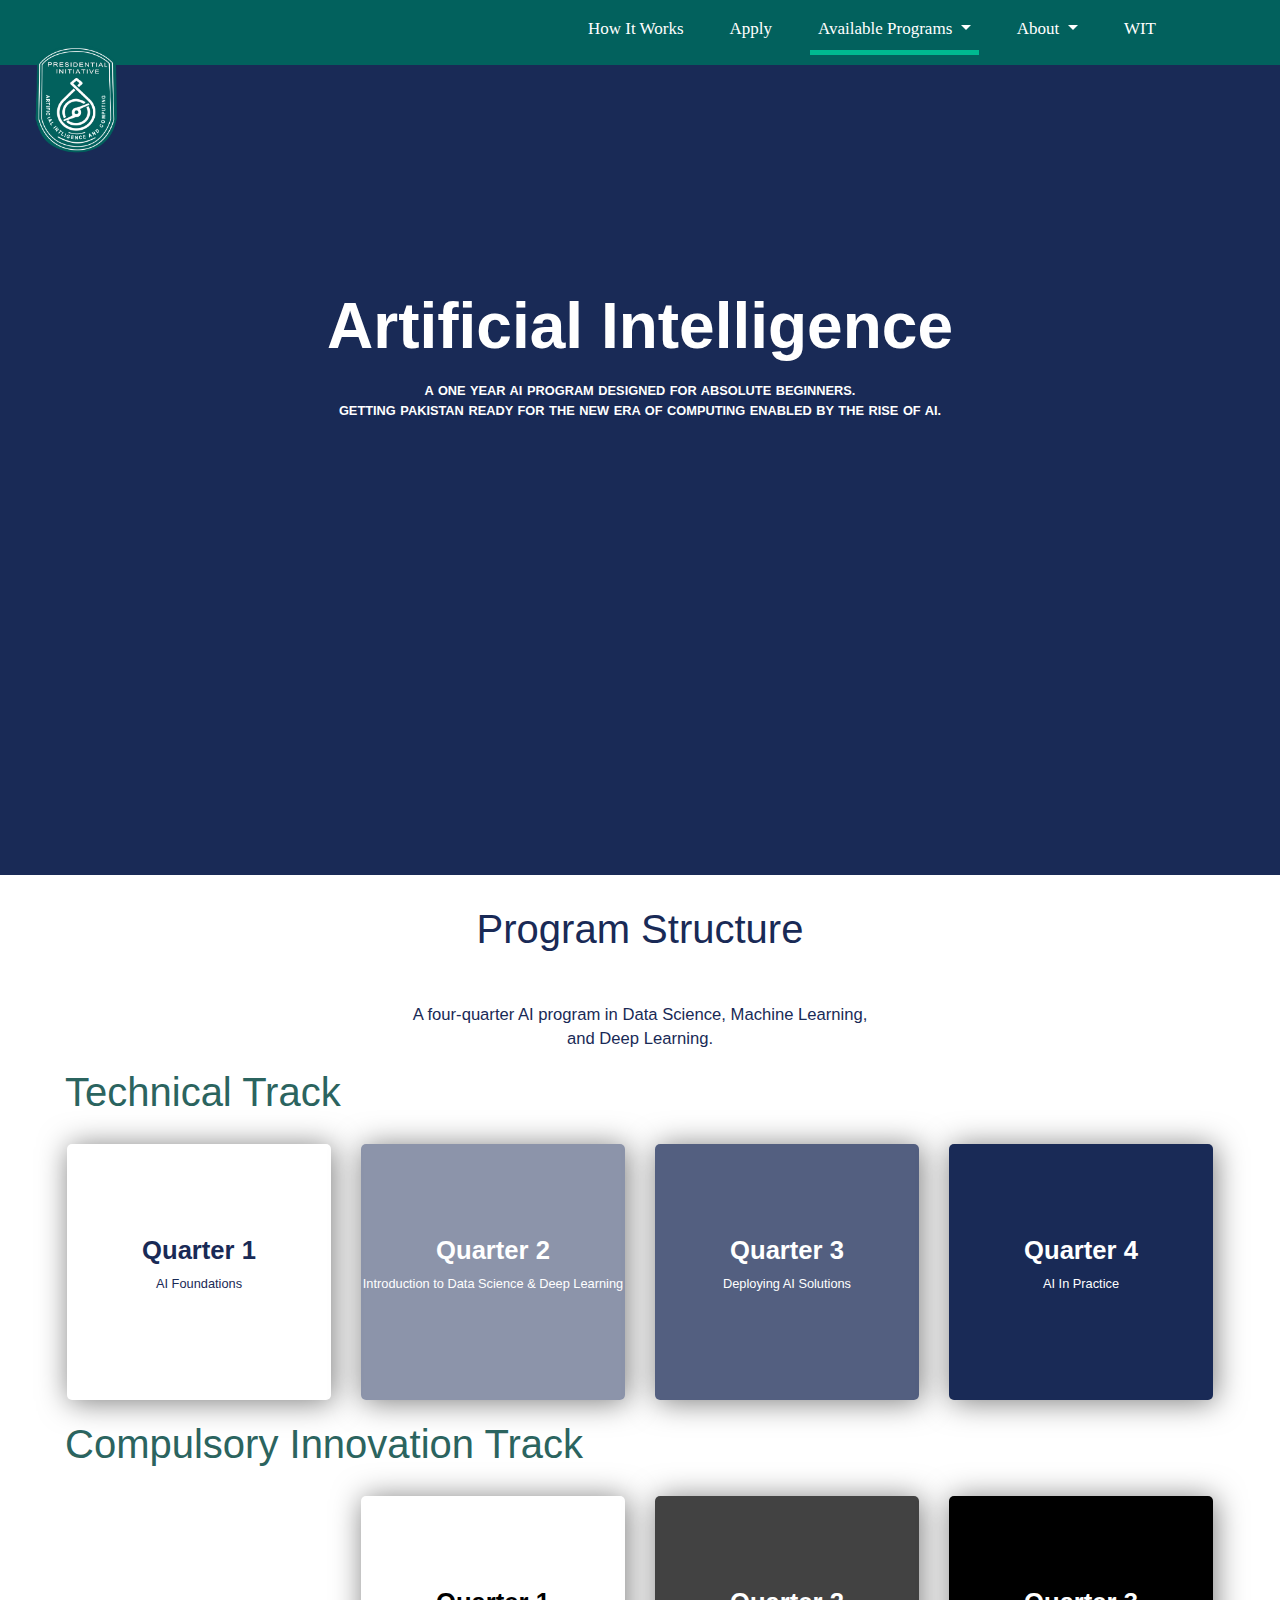
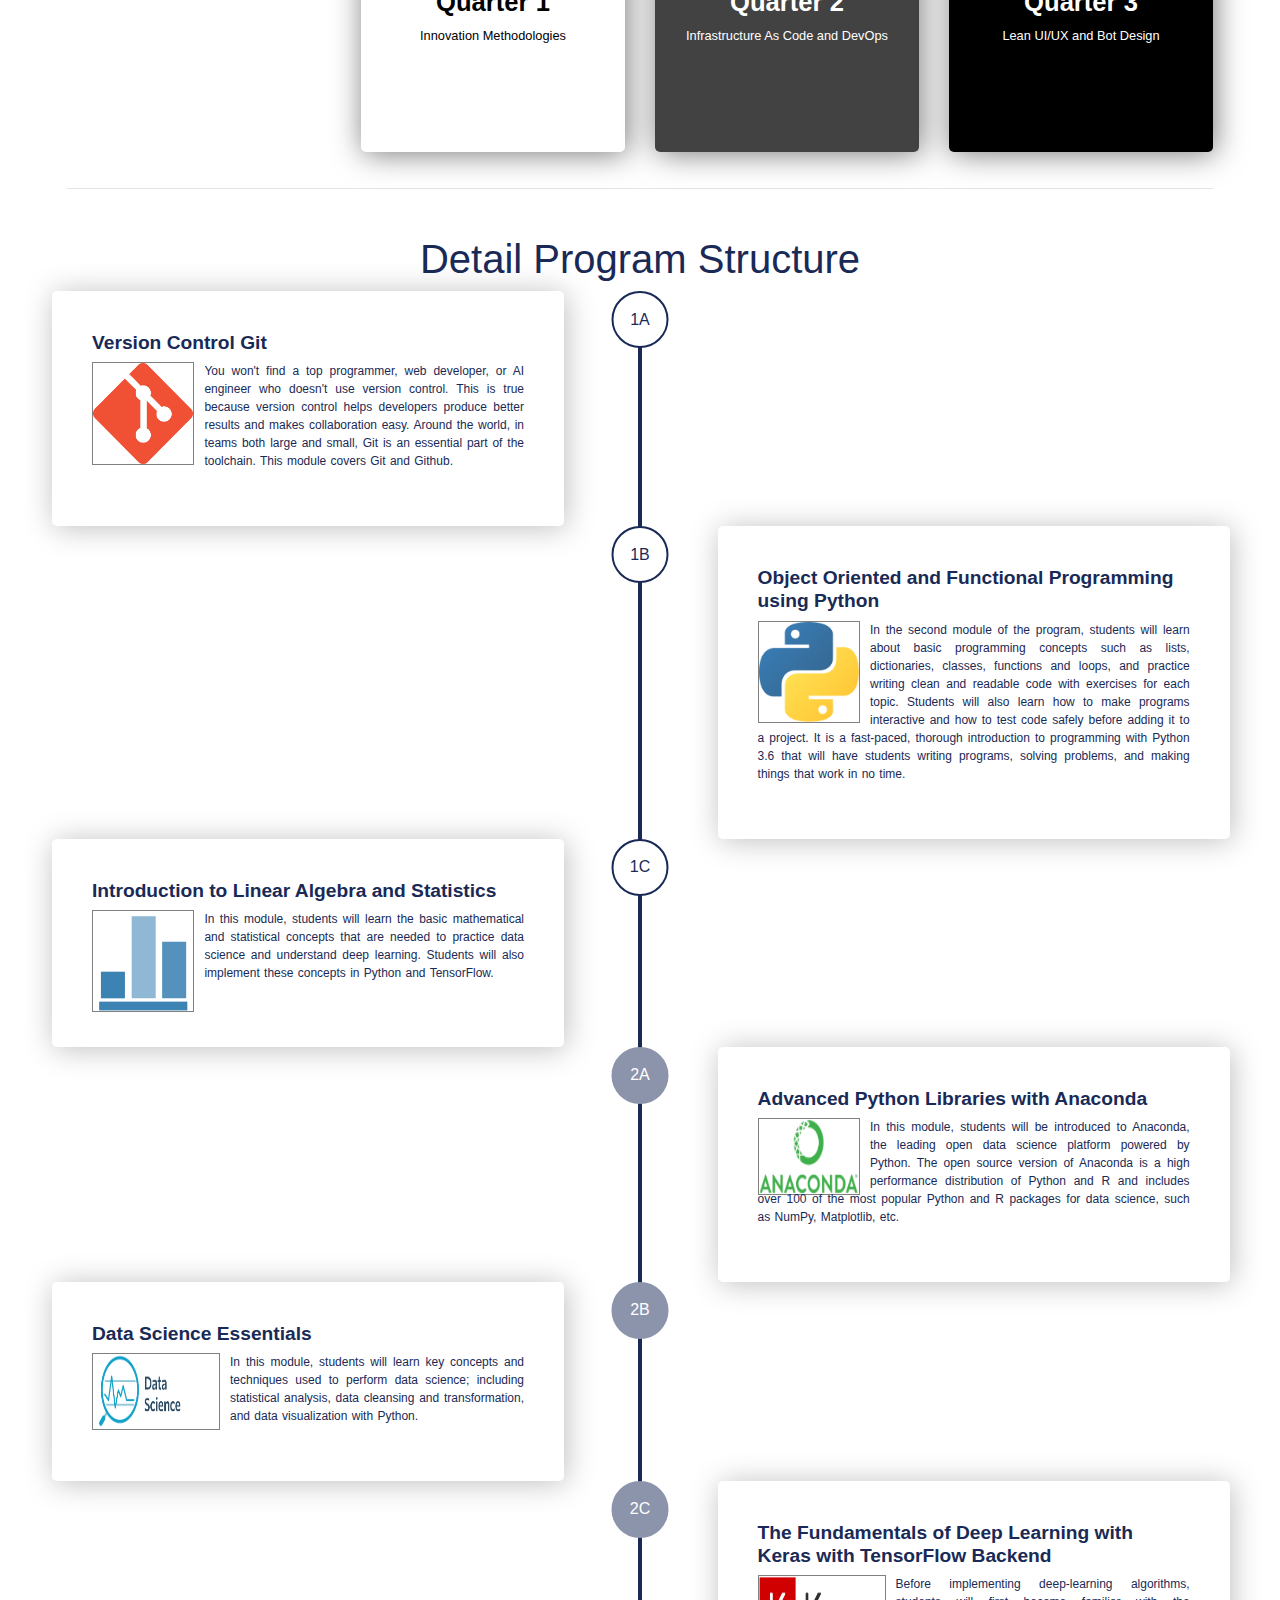
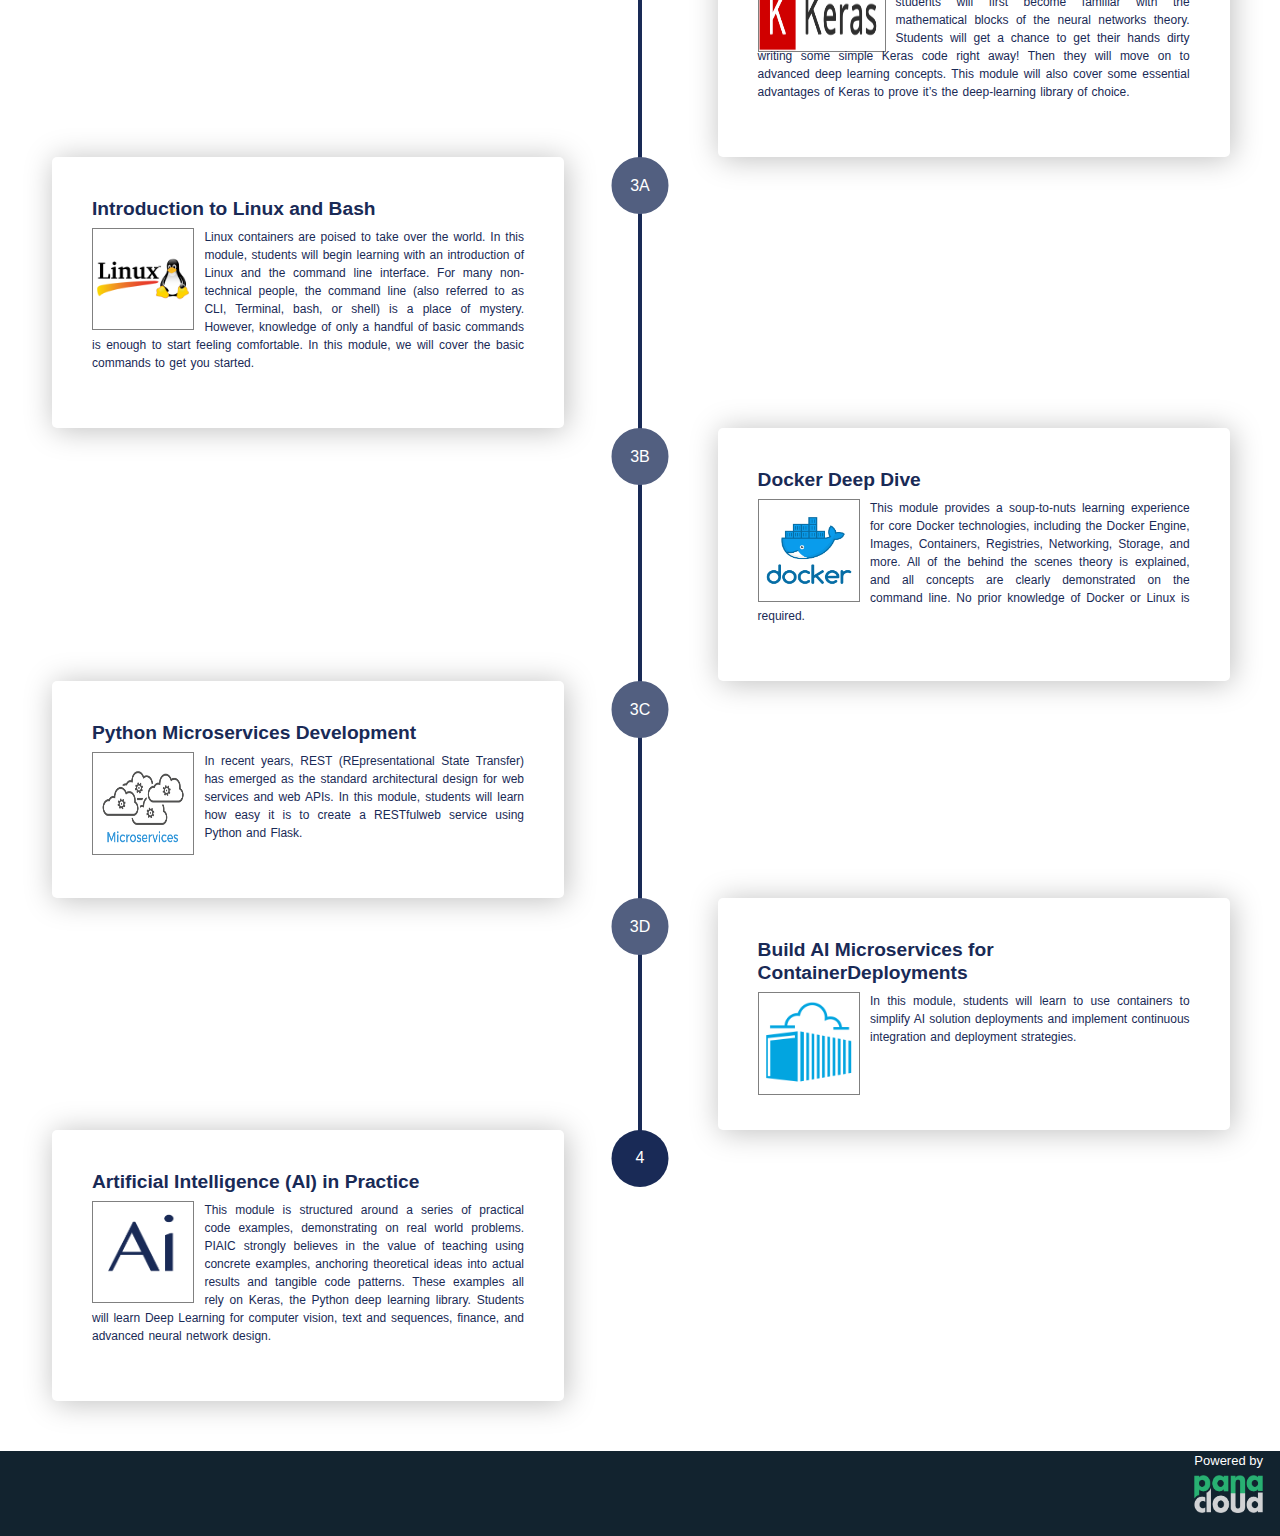
==== ai.html @ 02b1fc09 "update piaic.org" ====
<!DOCTYPE html>
<html lang="en">
   <head>
      <title>PIAIC</title>
        <meta charset="UTF-8">
        <meta name="viewport" content="width=device-width, initial-scale=1.0">        
        <link rel="stylesheet" href="Bootstrap 4/bootstrap-4.4.1-dist/css/bootstrap.min.css">
        <script src="https://code.jquery.com/jquery-3.2.1.slim.min.js" integrity="sha384-KJ3o2DKtIkvYIK3UENzmM7KCkRr/rE9/Qpg6aAZGJwFDMVNA/GpGFF93hXpG5KkN" crossorigin="anonymous"></script>
        <script src="https://cdnjs.cloudflare.com/ajax/libs/popper.js/1.12.9/umd/popper.min.js" integrity="sha384-ApNbgh9B+Y1QKtv3Rn7W3mgPxhU9K/ScQsAP7hUibX39j7fakFPskvXusvfa0b4Q" crossorigin="anonymous"></script>
        <script src="https://maxcdn.bootstrapcdn.com/bootstrap/4.0.0/js/bootstrap.min.js" integrity="sha384-JZR6Spejh4U02d8jOt6vLEHfe/JQGiRRSQQxSfFWpi1MquVdAyjUar5+76PVCmYl" crossorigin="anonymous"></script> 
        <link rel="stylesheet" href="CSS Files/ai.css">
        <link rel="stylesheet" href="CSS Files/PIAIC Navbar.css">        
        <link rel="stylesheet" href="CSS Files/PIAIC Footer.css">
        <link rel="shortcut icon" href="Images & Videos/Piaic Website Logo.png">
        <link rel="stylesheet" href="https://cdnjs.cloudflare.com/ajax/libs/font-awesome/4.7.0/css/font-awesome.min.css">
      <script src="https://ajax.googleapis.com/ajax/libs/jquery/3.4.1/jquery.min.js"></script>
   </head>
   <body>
      <!-- navbar started -->
      <nav class="navbar navbar-expand-md sticky-top">
        <div class="brand">
           <a href="index.html"><img src="Images & Videos/Piaic Website Logo.png" width="115px" height="200px" class="Piaic_Logo">
           </a>
        </div>
        <button class="navbar-toggler" data-toggle="collapse" data-target="#collapse_target" aria-controls="collapse_target" aria-expanded="false" aria-label="Toggle navigation">
        <i class="fa fa-bars" aria-hidden="true"></i>
        </button>
        <div class="collapse navbar-collapse" id="collapse_target">
           <ul class="navbar-nav ml-auto" style="padding-right: 70px;">
              <li class="nav-item"  style="padding-right: 30px;">
                 <a class="nav-link how_it_works" href="how_it_works.html">How It Works</a>
              </li>
              <li class="nav-item"  style="padding-right: 30px">
                 <a class="nav-link apply" data-aos="fade-left" href="sign_up.html" target="_blank">Apply</a>
              </li>
              <li class="nav-item dropdown"  style="padding-right: 30px;">
                 <a class="nav-link dropdown-toggle available_programs" data-toggle="dropdown" id="dropdown_target" data-aos="fade-left" data-aos-duration="1000" data-aos-delay="1600" style="border-bottom: 5px solid #00b990; cursor: pointer;">Available Programs
                 <span class="caret"></span>
                 </a>                 
                 <div class="dropdown-menu" aria-labelledby="dropdown_target" style="background-color: #02615d; color: white;">
                    <a class="dropdown-item ai" href="ai.html">Artificial Intelligence</a>
                    <a class="dropdown-item cnc" href="cnc.html">Cloud Native and Mobile Web Computing</a>
                    <a class="dropdown-item bcc" href="bcc.html">Blockchain</a>
                    <a class="dropdown-item iot" href="iot.html">Internet of Things</a>                     
                 </div>
              </li>
              <li class="nav-item dropdown" style="padding-right: 30px;">
                 <a class="nav-link dropdown-toggle about" data-toggle="dropdown" id="dropdown_target_2" style="cursor: pointer;">About
                 <span class="caret"></span>
                 </a>
                 <div class="dropdown-menu" aria-labelledby="dropdown_target_2" style="background-color: #02615d; color: white;">
                    <a class="dropdown-item the_president" href="the_president.html">The President</a>
                    <a class="dropdown-item management_committee" href="management_committee.html">Management Committee</a>
                 </div>
              </li>
              <li class="nav-item" style="padding-right: 30px">
                 <a class="nav-link" href="wit.html">WIT</a>
              </li>
           </ul>
        </div>
     </nav> 
      <!-- navbar ended -->     
      <div class="container-fluid top_ai_div">
         <div class="row">
            <div class="col-12 col-xl-12 col-lg-12 col-md-12 col-sm-12">
               <h1 class="artificial_intelligence">Artificial Intelligence</h1>
               <p class="top_ai_para">
                  A ONE YEAR AI PROGRAM DESIGNED FOR ABSOLUTE BEGINNERS. <br>
                  <span class="top_ai_para_second_line">GETTING PAKISTAN READY FOR THE NEW ERA OF COMPUTING ENABLED BY THE RISE OF AI.</span>
               </p>
            </div>
         </div>
      </div>
      <div class="container-fluid">
         <div class="row">
            <div class="col-12 col-xl-12 col-lg-12 col-md-12 col-sm-12">
               <h1 class="program_structure">Program Structure</h1>
               <p class="program_structure_para">A four-quarter AI program in Data Science, Machine Learning,<br> and Deep Learning.</p>
            </div>
         </div>
      </div>
      <div class="container-fluid">
         <div class="row">
            <div class="col-12 col-xl-12 col-lg-12 col-md-12 col-sm-12">
               <h1 class="technical_track">Technical Track</h1>
            </div>
         </div>
      </div>
      <div class="container-fluid" style="padding-right: 67px; padding-left: 67px;">
         <div class="row">
            <div class="col-12 col-xl-3 col-lg-3 col-md-3 col-sm-6 col-xs-12" style="margin-top: 20px; margin-bottom: 20px;">
               <div class="q1_rectangle">
                  <div>
                     <h1 class="q1_heading">Quarter 1</h1>
                     <p class="q1_para">AI Foundations</p>
                  </div>
               </div>
            </div>
            <div class="col-12 col-xl-3 col-lg-3 col-md-3 col-sm-6 col-xs-12" style="margin-top: 20px; margin-bottom: 20px;">
               <div class="q2_rectangle">
                  <div>
                     <h1 class="q2_heading">Quarter 2</h1>
                     <p class="q2_para">Introduction to Data Science & Deep Learning</p>
                  </div>
               </div>
            </div>
            <div class="col-12 col-xl-3 col-lg-3 col-md-3 col-sm-6 col-xs-12" style="margin-top: 20px; margin-bottom: 20px;">
               <div class="q3_rectangle">
                  <div>
                     <h1 class="q3_heading">Quarter 3</h1>
                     <p class="q3_para">Deploying AI Solutions</p>
                  </div>
               </div>
            </div>
            <div class="col-12 col-xl-3 col-lg-3 col-md-3 col-sm-6 col-xs-12" style="margin-top: 20px; margin-bottom: 20px;">
               <div class="q4_rectangle">
                  <div>
                     <h1 class="q4_heading">Quarter 4</h1>
                     <p class="q4_para">AI In Practice</p>
                  </div>
               </div>
            </div>
         </div>
      </div>
      <div class="container-fluid">
         <div class="row">
            <div class="col-12 col-xl-12 col-lg-12 col-md-12 col-sm-12">
               <h1 class="compulsory_innovation_track">Compulsory Innovation Track</h1>
            </div>
         </div>
      </div>
      <div class="container-fluid" style="padding-right: 67px; padding-left: 67px;">
         <div class="row">
            <div class="col-12 col-xl-3 col-lg-3 col-md-3 col-sm-6 col-xs-12" style="margin-top: 20px; margin-bottom: 20px;">
               <img src="Images & Videos/gift.gif" class="img-fluid gif" alt="gif">                
            </div>
            <div class="col-12 col-xl-3 col-lg-3 col-md-3 col-sm-6 col-xs-12" style="margin-top: 20px; margin-bottom: 20px;">
               <a href="innovation_leadership.html" class="innovation_leadership">
                  <div class="q1_innovation_rectangle">
                     <div>
                        <h1 class="q1_innovation_heading">Quarter 1</h1>
                        <p class="q1_innovation_para">Innovation Methodologies</p>
                     </div>
                  </div>
               </a>
            </div>
            <div class="col-12 col-xl-3 col-lg-3 col-md-3 col-sm-6 col-xs-12" style="margin-top: 20px; margin-bottom: 20px;">
               <a href="innovation_leadership.html" class="innovation_leadership">
                  <div class="q2_infrastructure_rectangle">
                     <div>
                        <h1 class="q2_infrastructure_heading">Quarter 2</h1>
                        <p class="q2_infrastructure_para">Infrastructure As Code and DevOps</p>
                     </div>
                  </div>
               </a>
            </div>
            <div class="col-12 col-xl-3 col-lg-3 col-md-3 col-sm-6 col-xs-12" style="margin-top: 20px; margin-bottom: 20px;">
               <a href="innovation_leadership.html" class="innovation_leadership">
                  <div class="q3_lean_rectangle">
                     <div>
                        <h1 class="q3_lean_heading">Quarter 3</h1>
                        <p class="q3_lean_para">Lean UI/UX and Bot Design</p>
                     </div>
                  </div>
               </a>
            </div>
         </div>
      </div>
      <div class="container-fluid" style="padding-right: 67px; padding-left: 67px;">
         <div class="row">
            <div class="col-12 col-xl-12 col-lg-12 col-md-12 col-sm-12">
               <hr>
            </div>
         </div>
      </div>
      <div class="container-fluid">
         <div class="row">
            <div class="col-12 col-xl-12 col-lg-12 col-md-12 col-sm-12">
               <h1 class="detail_program_structure">Detail Program Structure</h1>
               <div class="ai_circle_line"></div>
            </div>
         </div>
      </div>
      <div class="container-fluid detail_containers" style="padding-left: 67px; padding-right: 67px;">
         <div class="row">
            <div class="pack-left">
               <div class="verticle_circle">
                  <div class="circle">1A</div>
               </div>
               <div class="box_container">
                  <h4 class="heading">Version Control Git</h4>
                  <img src="Images & Videos/git_server.png" alt="git_server_img" class="git_server_img">
                  <p class="box_data">
                     You won't find a top programmer, web developer, or AI engineer who doesn't use version control. This is true because version control helps developers produce better results and makes collaboration easy. Around the world, in teams both large and small, Git is an essential part of the toolchain. This module covers Git and Github.
                  </p>
               </div>
            </div>
         </div>
      </div>
      <div class="container-fluid detail_containers" style="padding-left: 67px; padding-right: 67px;">
         <div class="row">
            <div class="pack-left">
               <div class="verticle_circle_right">
                  <div class="circle">1B</div>
               </div>
               <div class="box_container_right">
                  <h4 class="heading">Object Oriented and Functional Programming using Python</h4>
                  <img src="Images & Videos/python_logo.png" alt="python_logo_img" class="python_logo_img">
                  <p class="box_data">
                     In the second module of the program, students will learn about basic programming concepts such as lists, dictionaries, classes, functions and loops, and practice writing clean and readable code with exercises for each topic. Students will also learn how to make programs interactive and how to test code safely before adding it to a project. It is a fast-paced, thorough introduction to programming with Python 3.6 that will have students writing programs, solving problems, and making things that work in no time.
                  </p>
               </div>
            </div>
         </div>
      </div>
      <div class="container-fluid detail_containers" style="padding-left: 67px; padding-right: 67px;">
         <div class="row">
            <div class="pack-left">
               <div class="verticle_circle">
                  <div class="circle">1C</div>
               </div>
               <div class="box_container">
                  <h4 class="heading">Introduction to Linear Algebra and Statistics</h4>
                  <img src="Images & Videos/linear_aljebra_logo.png" alt="graph_img" class="linear_aljebra_logo_img">
                  <p class="box_data">
                     In this module, students will learn the basic mathematical and statistical concepts that are needed to practice data science and understand deep learning. Students will also implement these concepts in Python and TensorFlow.
                  </p>
               </div>
            </div>
         </div>
      </div>
      <div class="container-fluid detail_containers" style="padding-left: 67px; padding-right: 67px;">
         <div class="row">
            <div class="pack-left">
               <div class="verticle_circle_right">
                  <div class="circle A2">2A</div>
               </div>
               <div class="box_container_right">
                  <h4 class="heading">Advanced Python Libraries with Anaconda</h4>
                  <img src="Images & Videos/anaconda_logo.png" alt="anaconda_logo_img" class="anaconda_logo_img">
                  <p class="box_data">
                     In this module, students will be introduced to Anaconda, the leading open data science platform powered by Python. The open source version of Anaconda is a high performance distribution of Python and R and includes over 100 of the most popular Python and R packages for data science, such as NumPy, Matplotlib, etc.
                  </p>
               </div>
            </div>
         </div>
      </div>
      <div class="container-fluid detail_containers" style="padding-left: 67px; padding-right: 67px;">
         <div class="row">
            <div class="pack-left">
               <div class="verticle_circle">
                  <div class="circle B2">2B</div>
               </div>
               <div class="box_container">
                  <h4 class="heading">Data Science Essentials</h4>
                  <img src="Images & Videos/data_science_logo.png" alt="data_science_logo_img" class="data_science_logo_img">
                  <p class="box_data">
                     In this module, students will learn key concepts and techniques used to perform data science; including statistical analysis, data cleansing and transformation, and data visualization with Python.
                  </p>
               </div>
            </div>
         </div>
      </div>
      <div class="container-fluid detail_containers" style="padding-left: 67px; padding-right: 67px;">
         <div class="row">
            <div class="pack-left">
               <div class="verticle_circle_right">
                  <div class="circle C2">2C</div>
               </div>
               <div class="box_container_right">
                  <h4 class="heading">The Fundamentals of Deep Learning with Keras with TensorFlow Backend</h4>
                  <img src="Images & Videos/keras_logo.png" alt="keras_logo_img" class="keras_logo_img">
                  <p class="box_data">
                     Before implementing deep-learning algorithms, students will first become familiar with the mathematical blocks of the neural networks theory. Students will get a chance to get their hands dirty writing some simple Keras code right away! Then they will move on to advanced deep learning concepts. This module will also cover some essential advantages of Keras to prove it’s the deep-learning library of choice.
                  </p>
               </div>
            </div>
         </div>
      </div>
      <div class="container-fluid detail_containers" style="padding-left: 67px; padding-right: 67px;">
         <div class="row">
            <div class="pack-left">
               <div class="verticle_circle">
                  <div class="circle A3">3A</div>
               </div>
               <div class="box_container">
                  <h4 class="heading">Introduction to Linux and Bash</h4>
                  <img src="Images & Videos/linux_logo.png" alt="linux_logo_img" class="git_server_img">
                  <p class="box_data">
                     Linux containers are poised to take over the world. In this module, students will begin learning with an introduction of Linux and the command line interface. For many non-technical people, the command line (also referred to as CLI, Terminal, bash, or shell) is a place of mystery. However, knowledge of only a handful of basic commands is enough to start feeling comfortable. In this module, we will cover the basic commands to get you started.
                  </p>
               </div>
            </div>
         </div>
      </div>
      <div class="container-fluid detail_containers" style="padding-left: 67px; padding-right: 67px;">
         <div class="row">
            <div class="pack-left">
               <div class="verticle_circle_right">
                  <div class="circle B3">3B</div>
               </div>
               <div class="box_container_right">
                  <h4 class="heading">Docker Deep Dive</h4>
                  <img src="Images & Videos/docker_logo.png" alt="docker_logo_img" class="docker_logo_img">
                  <p class="box_data">
                     This module provides a soup-to-nuts learning experience for core Docker technologies, including the Docker Engine, Images, Containers, Registries, Networking, Storage, and more. All of the behind the scenes theory is explained, and all concepts are clearly demonstrated on the command line. No prior knowledge of Docker or Linux is required.
                  </p>
               </div>
            </div>
         </div>
      </div>
      <div class="container-fluid detail_containers" style="padding-left: 67px; padding-right: 67px;">
         <div class="row">
            <div class="pack-left">
               <div class="verticle_circle">
                  <div class="circle C3">3C</div>
               </div>
               <div class="box_container">
                  <h4 class="heading">Python Microservices Development</h4>
                  <img src="Images & Videos/microservices_logo.png" alt="microservices_logo_img" class="git_server_img">
                  <p class="box_data">
                     In recent years, REST (REpresentational State Transfer) has emerged as the standard architectural design for web services and web APIs. In this module, students will learn how easy it is to create a RESTfulweb service using Python and Flask.
                  </p>
               </div>
            </div>
         </div>
      </div>
      <div class="container-fluid detail_containers" style="padding-left: 67px; padding-right: 67px;">
         <div class="row">
            <div class="pack-left">
               <div class="verticle_circle_right">
                  <div class="circle D3">3D</div>
               </div>
               <div class="box_container_right">
                  <h4 class="heading">Build AI Microservices for ContainerDeployments</h4>
                  <img src="Images & Videos/container_logo.png" alt="container_logo_img" class="git_server_img">
                  <p class="box_data">
                     In this module, students will learn to use containers to simplify AI solution deployments and implement continuous integration and deployment strategies.
                  </p>
               </div>
            </div>
         </div>
      </div>
      <div class="container-fluid detail_containers" style="padding-left: 67px; padding-right: 67px; padding-bottom: 50px;">
         <div class="row">
            <div class="pack-left">
               <div class="verticle_circle">
                  <div class="circle last4">4</div>
               </div>
               <div class="box_container">
                  <h4 class="heading">Artificial Intelligence (AI) in Practice</h4>
                  <img src="Images & Videos/ai_logo.png" alt="ai_logo_img" class="ai_logo_img">
                  <p class="box_data">
                     This module is structured around a series of practical code examples, demonstrating on real world problems. PIAIC strongly believes in the value of teaching using concrete examples, anchoring theoretical ideas into actual results and tangible code patterns. These examples all rely on Keras, the Python deep learning library. Students will learn Deep Learning for computer vision, text and sequences, finance, and advanced neural network design.
                  </p>
               </div>
            </div>
         </div>
      </div>
      <!-- footer strated -->
      <div class="container-fluid" style="background-color: rgb(18, 35, 47); color: rgb(214, 214, 214); width: 100%;">
        <div class="row">
           <div class="col-12 col-xl-12 col-lg-12 col-md-12 col-sm-12 footer_div">
              <p class="powered_by"> Powered by </p>
              <img src="Images & Videos/pana cloud.png" width="80px" height="50px" class="bottom_pana_cloud_logo">
           </div>
        </div>
     </div>
      <!-- footer ended -->
   </body>
</html>
---- CSS Files/ai.css ----
.top_ai_div {
	background-color: #192a56;
	height: 90vh;
	color: white;
}

.artificial_intelligence {
	text-align: center;
	font-size: 5vw;
	font-weight: 700;
	font-style: normal;
	font-stretch: normal;
	line-height: 1.3;
	letter-spacing: normal;
	margin-top: 220px;
}

.top_ai_para {
	white-space: pre-line;
	font-size: 1vw;
	width: 70vw;
	margin-left: auto;
	margin-right: auto;
	font-weight: 600;
	word-spacing: 1px;
	letter-spacing: normal;
	text-align: center;
	line-height: 10px;
}

.program_structure {
	font-size: 2.5rem;
	color: #192a56;
	text-align: center;
	font-family: inherit;
	font-weight: 400;
	text-transform: capitalize;
	margin-top: 30px;
}

.program_structure_para {
	font-size: 1.3vw;
	font-weight: 500;
	text-align: center;
	color: #192a56;
	margin-top: 50px;
}

.technical_track {
	margin-left: 50px;
	font-weight: bold 600;
	text-transform: capitalize;
	color: rgb(43, 100, 95);
}

.q1_rectangle {
	background-color: #fff;
	color: #192a56;
	width: 100%;
	font-size: 1vw;
	height: 20vw;
	text-align: center;
	display: inline-flex;
	justify-content: center;
	align-items: center;
	border-radius: 5px;
	box-shadow: 2px 2px 30px 0 rgba(0, 0, 0, .521);
}

.q1_heading {
	font-size: 2vw;
	font-weight: 600;
	font-style: normal;
	text-align: center;
}

.q1_para {
	font-size: 1vw;
	font-weight: 450;
}

.q2_rectangle {
	background-color: rgba(25, 42, 86, .5);
	color: white;
	width: 100%;
	font-size: 1vw;
	height: 20vw;
	text-align: center;
	display: inline-flex;
	justify-content: center;
	align-items: center;
	border-radius: 5px;
	box-shadow: 2px 2px 30px 0 rgba(0, 0, 0, .521);
}

.q2_heading {
	font-size: 2vw;
	font-weight: 600;
	font-style: normal;
	text-align: center;
}

.q2_para {
	font-size: 1vw;
	font-weight: 450;
}

.q3_rectangle {
	background-color: rgba(25, 42, 86, .75);
	color: white;
	width: 100%;
	font-size: 1vw;
	height: 20vw;
	text-align: center;
	display: inline-flex;
	justify-content: center;
	align-items: center;
	border-radius: 5px;
	box-shadow: 2px 2px 30px 0 rgba(0, 0, 0, .521);
}

.q3_heading {
	font-size: 2vw;
	font-weight: 600;
	font-style: normal;
	text-align: center;
}

.q3_para {
	font-size: 1vw;
	font-weight: 450;
}

.q4_rectangle {
	background-color: #192a56;
	color: white;
	width: 100%;
	font-size: 1vw;
	height: 20vw;
	text-align: center;
	display: inline-flex;
	justify-content: center;
	align-items: center;
	border-radius: 5px;
	box-shadow: 2px 2px 30px 0 rgba(0, 0, 0, .521);
}

.q4_heading {
	font-size: 2vw;
	font-weight: 600;
	font-style: normal;
	text-align: center;
}

.q4_para {
	font-size: 1vw;
	font-weight: 450;
}

.compulsory_innovation_track {
	margin-left: 50px;
	font-weight: bold 600;
	text-transform: capitalize;
	color: rgb(43, 100, 95);
}

.gif {
	display: block;
	margin: 70px auto auto auto;
	align-items: center;
	justify-content: center;
	cursor: pointer;
	width: 45%;
	height: auto;
}

.q1_innovation_rectangle {
	background-color: white;
	color: black;
	width: 100%;
	font-size: 1vw;
	height: 20vw;
	text-align: center;
	display: inline-flex;
	justify-content: center;
	align-items: center;
	border-radius: 5px;
	box-shadow: 2px 2px 30px 0 rgba(0, 0, 0, .521);
}

.q1_innovation_heading {
	font-size: 2vw;
	font-weight: 600;
	font-style: normal;
	text-align: center;
}

.q1_innovation_para {
	font-size: 1vw;
	font-weight: 450;
}

.q2_infrastructure_rectangle {
	background-color: rgba(0, 0, 0, .74);
	color: white;
	width: 100%;
	font-size: 1vw;
	height: 20vw;
	text-align: center;
	display: inline-flex;
	justify-content: center;
	align-items: center;
	border-radius: 5px;
	box-shadow: 2px 2px 30px 0 rgba(0, 0, 0, .521);
}

.q2_infrastructure_heading {
	font-size: 2vw;
	font-weight: 600;
	font-style: normal;
	text-align: center;
}

.q2_infrastructure_para {
	font-size: 1vw;
	font-weight: 450;
}

.q3_lean_rectangle {
	background-color: black;
	color: white;
	width: 100%;
	font-size: 1vw;
	height: 20vw;
	text-align: center;
	display: inline-flex;
	justify-content: center;
	align-items: center;
	border-radius: 5px;
	box-shadow: 2px 2px 30px 0 rgba(0, 0, 0, .521);
}

.q3_lean_heading {
	font-size: 2vw;
	font-weight: 600;
	font-style: normal;
	text-align: center;
}

.q3_lean_para {
	font-size: 1vw;
	font-weight: 450;
}

.innovation_leadership {
	background: none !important;
}

.innovation_leadership:hover {
	background: none !important;
	text-decoration: none !important;
}

hr {
	border: 0;
	border-top: 1px solid rgba(0, 0, 0, .1);
}

.detail_program_structure {
	font-size: 2.5rem;
	color: #192a56;
	text-align: center;
	font-family: inherit;
	font-weight: 400;
	text-transform: capitalize;
	margin-top: 30px;
}

.pack-left {
	justify-content: flex-start;
}

.ai_circle_line {
	top: 13vw;
	height: 2661px;
	background: #192a56;
	display: block;
	position: absolute;
	left: 50%;
	-webkit-transform: translateX(-50%);
	transform: translateX(-50%);
	width: 4px;
	margin-top: -5%;
}

.verticle_circle {
	justify-content: center;
	align-items: center;
	position: absolute;
	display: inline-block;
	left: 50%;
	transform: translateX(-50%);
}

.verticle_circle_right {
	justify-content: center;
	align-items: center;
	position: absolute;
	display: inline-block;
	left: 50%;
	transform: translateX(-50%);
}

.circle {
	width: 57px;
	height: 57px;
	border: 2px solid #192a56;
	background: #fff;
	color: #192a56;
	display: flex;
	justify-content: center;
	align-items: center;
	border-radius: 50%;
	text-align: center;
	z-index: 11111;
}

.box_container {
	display: inline-block;
	padding: 40px;
	border-radius: 5px;
	box-shadow: 2px 2px 30px 0 rgba(0, 0, 0, .26);
	background-color: #fff;
	cursor: pointer;
	width: 30vw;
}

.heading {
	color: #192a56;
	font-size: 1.2vw;
	font-weight: 700;
}

.git_server_img {
	width: 8vw;
	height: 8vw;
	margin: 0 10px -5px 0;
	float: left;
	border: 1px solid grey;
}

.python_logo_img {
	width: 8vw;
	height: 8vw;
	margin: 0 10px -5px 0;
	float: left;
	border: 1px solid grey;
}

.linear_aljebra_logo_img {
	width: 8vw;
	height: 8vw;
	margin: 0 10px -5px 0;
	float: left;
	border: 1px solid grey;
}

.anaconda_logo_img {
	width: 8vw;
	height: 6vw;
	margin: 0 10px -5px 0;
	float: left;
	border: 1px solid grey;
}

.A2,
.B2,
.C2 {
	background-color: #8b94aa;
	border-color: #8b94aa;
	color: #fff;
}

.A3,
.B3,
.C3,
.D3 {
	background-color: #525f80;
	border-color: #525f80;
	color: #fff;
}

.last4 {
	background-color: #192a56;
	border: #192a56;
	color: #fff;
}

.data_science_logo_img {
	width: 10vw;
	height: 6vw;
	margin: 0 10px -5px 0;
	float: left;
	border: 1px solid grey;
}

.keras_logo_img {
	width: 10vw;
	height: 6vw;
	margin: 0 10px -5px 0;
	float: left;
	border: 1px solid grey;
}

.docker_logo_img {
	width: 8vw;
	height: 8vw;
	margin: 0 10px -5px 0;
	padding-top: 10px;
	padding-bottom: 10px;
	float: left;
	border: 1px solid grey;
}

.ai_logo_img {
	width: 8vw;
	height: 8vw;
	padding-left: 15px;
	padding-right: 15px;
	margin: 0 10px -5px 0;
	float: left;
	border: 1px solid grey;
}

.box_data {
	font-size: 12px;
	font-weight: 400;
	font-style: normal;
	font-stretch: normal;
	line-height: 1.5;
	letter-spacing: normal;
	text-align: justify;
	word-spacing: 1px;
	color: #192a56;
}

.box_container_right {
	display: inline-block;
	position: relative;
	left: 62vw;
	padding: 40px;
	border-radius: 5px;
	box-shadow: 2px 2px 30px 0 rgba(0, 0, 0, .26);
	background-color: #fff;
	cursor: pointer;
	width: 30vw;
}

@media screen and (max-width: 320px) {
	.top_ai_div {
		height: 30vh !important;
	}
	.top_ai_para {
		line-height: 1.4em !important;
		margin-top: -15px !important;
	}
	.top_ai_para_second_line {
		position: relative !important;
		top: -15px !important;
		font-size: 2.6vw !important;
	}
}

@media screen and (max-width: 375px) {
	.top_ai_div {
		height: 35vh !important;
	}
	.top_ai_para {
		margin-top: -17px !important;
	}
}

@media screen and (max-width: 425px) {
	.top_ai_div {
		height: 40vh !important;
	}
	.top_ai_para {
		line-height: 1.4em !important;
	}
	.top_ai_para_second_line {
		position: relative !important;
		top: -15px !important;
		font-size: 2.6vw !important;
	}
}

@media screen and (max-width: 575px) {
	.q1_rectangle {
		height: 60vw !important;
	}
	.q1_heading {
		font-size: 6vw !important;
	}
	.q1_para {
		font-size: 3.5vw !important;
	}
	.q2_rectangle {
		height: 60vw !important;
	}
	.q2_heading {
		font-size: 6vw !important;
	}
	.q2_para {
		font-size: 3.5vw !important;
	}
	.q3_rectangle {
		height: 60vw !important;
	}
	.q3_heading {
		font-size: 6vw !important;
	}
	.q3_para {
		font-size: 3.5vw !important;
	}
	.q4_rectangle {
		height: 60vw !important;
	}
	.q4_heading {
		font-size: 6vw !important;
	}
	.q4_para {
		font-size: 3.5vw !important;
	}
	.q1_innovation_rectangle {
		height: 60vw !important;
	}
	.q1_innovation_heading {
		font-size: 6vw !important;
	}
	.q1_innovation_para {
		font-size: 3.5vw !important;
	}
	.q2_infrastructure_rectangle {
		height: 60vw !important;
	}
	.q2_infrastructure_heading {
		font-size: 6vw !important;
	}
	.q2_infrastructure_para {
		font-size: 3.5vw !important;
	}
	.q3_lean_rectangle {
		height: 60vw !important;
	}
	.q3_lean_heading {
		font-size: 6vw !important;
	}
	.q3_lean_para {
		font-size: 3.5vw !important;
	}
}

@media screen and (max-width: 767px) {
	.top_ai_div {
		height: 50vh;
	}
	.artificial_intelligence {
		font-size: 6vw;
		font-weight: 700;
		font-style: normal;
		font-stretch: normal;
		line-height: 1.3;
		letter-spacing: normal;
		margin-top: 50px;
	}
	.top_ai_para {
		white-space: pre-line;
		font-size: 3.0vw;
		width: 70vw;
		margin-left: auto;
		margin-right: auto;
		font-weight: 600;
		word-spacing: 1px;
		letter-spacing: normal;
		text-align: center;
		line-height: 1.3em;
		margin-top: -26px;
	}
	.top_ai_para_second_line {
		position: relative;
		top: -25px;
		font-size: 2.6vw;
	}
	.program_structure_para {
		font-size: 3.0vw;
		font-weight: 500;
		text-align: center;
		color: #192a56;
		margin-top: 50px;
	}
	.q1_rectangle {
		height: 35vw;
	}
	.q1_heading {
		font-size: 4vw;
	}
	.q1_para {
		font-size: 2vw;
	}
	.q2_rectangle {
		height: 35vw;
	}
	.q2_heading {
		font-size: 4vw;
	}
	.q2_para {
		font-size: 2vw;
	}
	.q3_rectangle {
		height: 35vw;
	}
	.q3_heading {
		font-size: 4vw;
	}
	.q3_para {
		font-size: 2vw;
	}
	.q4_rectangle {
		height: 35vw;
	}
	.q4_heading {
		font-size: 4vw;
	}
	.q4_para {
		font-size: 2vw;
	}
	.q1_innovation_rectangle {
		height: 35vw;
	}
	.q1_innovation_heading {
		font-size: 4vw;
	}
	.q1_innovation_para {
		font-size: 2vw;
	}
	.q2_infrastructure_rectangle {
		height: 35vw;
	}
	.q2_infrastructure_heading {
		font-size: 4vw;
	}
	.q2_infrastructure_para {
		font-size: 2vw;
	}
	.q3_lean_rectangle {
		height: 35vw;
	}
	.q3_lean_heading {
		font-size: 4vw;
	}
	.q3_lean_para {
		font-size: 2vw;
	}
}

@media screen and (max-width: 768px) {
	.heading {
		font-size: 2.5vw !important;
	}
}

@media screen and (max-width: 1285px) {
	.box_container {
		width: 40vw;
	}
	.box_container_right {
		width: 40vw;
		left: 52vw;
	}
	.heading {
		font-size: 1.5vw;
	}
}

@media screen and (max-width: 1000px) {
	.ai_circle_line {
		display: none;
	}
	.verticle_circle {
		justify-content: center;
		align-items: center;
		position: absolute;
		display: inline-block;
		margin-top: 5%;
		left: 25%;
		transform: translateX(-50%);
	}
	.box_container {
		margin-top: 35%;
	}
	.box_container_right {
		margin-top: 31%;
	}
	.verticle_circle_right {
		justify-content: center;
		align-items: center;
		position: absolute;
		display: inline-block;
		margin-top: 3%;
		left: 79%;
		transform: translateX(-50%);
	}
	.circle {
		width: 67px;
		height: 67px;
		border: 2px solid #192a56;
		background: #fff;
		color: #192a56;
		display: flex;
		justify-content: center;
		align-items: center;
		border-radius: 50%;
		text-align: center;
		z-index: 11111;
	}
}

@media screen and (min-width: 280px) and (max-width: 319px) {
	.detail_containers {
		padding-left: 10px !important;
		padding-right: 10px !important;
	}
}

@media screen and (min-width: 320px) and (max-width: 374px) {
	.detail_containers {
		padding-left: 20px !important;
		padding-right: 20px !important;
	}
}

@media screen and (max-width: 768px) {
	.box_container_right {
		position: relative;
		left: 1px;
		width: 100%;
		display: block;
		margin-top: 130px;
	}
	.box_container {
		width: 100%;
		display: block;
		margin-top: 130px;
	}
	.verticle_circle {
		justify-content: center;
		align-items: center;
		position: absolute;
		display: inline-block;
		margin-top: 5%;
		left: 50%;
		transform: translateX(-50%);
	}
	.verticle_circle_right {
		justify-content: center;
		align-items: center;
		position: absolute;
		display: inline-block;
		left: 50%;
		transform: translateX(-50%);
	}
	.python_logo_img {
		width: 90px;
		height: 90px;
	}
	.git_server_img {
		width: 90px;
		height: 90px;
	}
	.docker_logo_img {
		width: 90px;
		height: 90px;
	}
	.linear_aljebra_logo_img {
		width: 90px;
		height: 90px;
	}
	.anaconda_logo_img {
		width: 90px;
		height: 70px;
	}
	.data_science_logo_img {
		width: 160px;
		height: 60px;
	}
	.keras_logo_img {
		width: 170px;
		height: 70px;
	}
	.ai_logo_img {
		width: 90px;
		height: 90px;
	}
}

@media screen and (min-width: 769px) and (max-width: 856px) {
	.box_container_right {
		left: 49vw;
		width: 40vw;
	}
	.verticle_circle {
		justify-content: center;
		align-items: center;
		position: absolute;
		display: inline-block;
		margin-top: 5%;
		left: 27%;
		transform: translateX(-50%);
	}
	.verticle_circle_right {
		justify-content: center;
		align-items: center;
		position: absolute;
		display: inline-block;
		left: 77%;
		transform: translateX(-50%);
	}
}

@media screen and (min-width: 1001px) and (max-width: 1005px) {
	.ai_circle_line {
		height: 2615px;
	}
}

@media screen and (min-width: 1006px) and (max-width: 1069px) {
	.ai_circle_line {
		height: 2622px;
	}
}

@media screen and (min-width: 1070px) and (max-width: 1091px) {
	.ai_circle_line {
		height: 2572px;
	}
}

@media screen and (min-width: 1092px) and (max-width: 1133px) {
	.ai_circle_line {
		height: 2552px;
	}
}

@media screen and (min-width: 1134px) and (max-width: 1135px) {
	.ai_circle_line {
		height: 2503px;
	}
}

@media screen and (min-width: 1136px) and (max-width: 1145px) {
	.ai_circle_line {
		height: 2483px;
	}
}

@media screen and (min-width: 1146px) and (max-width: 1159px) {
	.ai_circle_line {
		height: 2452px;
	}
}

@media screen and (min-width: 1160px) and (max-width: 1191px) {
	.ai_circle_line {
		height: 2477px;
	}
}

@media screen and (min-width: 1188px) and (max-width: 1195px) {
	.ai_circle_line {
		height: 2498px;
	}
}

@media screen and (min-width: 1196px) and (max-width: 1238px) {
	.ai_circle_line {
		height: 2458px;
	}
}

@media screen and (min-width: 1239px) and (max-width: 1240px) {
	.ai_circle_line {
		height: 2440px;
	}
}

@media screen and (min-width: 1241px) and (max-width: 1285px) {
	.ai_circle_line {
		height: 2430px;
	}
}

@media screen and (min-width: 1286px) and (max-width: 1341px) {
	.ai_circle_line {
		height: 2841px;
	}
}

@media screen and (min-width: 1342px) and (max-width: 1412px) {
	.ai_circle_line {
		height: 2778px;
	}
}

@media screen and (min-width: 1413px) and (max-width: 1434px) {
	.ai_circle_line {
		height: 2807px;
	}
}

@media screen and (min-width: 1435px) and (max-width: 1464px) {
	.ai_circle_line {
		height: 2755px;
	}
}

@media screen and (min-width: 1465px) and (max-width: 1489px) {
	.ai_circle_line {
		height: 2705px;
	}
}

@media screen and (min-width: 1490px) and (max-width: 1526px) {
	.ai_circle_line {
		height: 2692px;
	}
}

@media screen and (min-width: 1527px) and (max-width: 1543px) {
	.ai_circle_line {
		height: 2694px;
	}
}

@media screen and (min-width: 1544px) and (max-width: 1577px) {
	.ai_circle_line {
		height: 2690px;
	}
}

@media screen and (min-width: 1579px) and (max-width: 1587px) {
	.ai_circle_line {
		height: 2670px;
	}
}
---- CSS Files/PIAIC Navbar.css ----
a {
	color: white !important;
}

a:hover {
	color: #00AEAE !important;
	background-color: #02615d !important;
}

nav {
	background-color: #02615d;
	padding-bottom: 10px !important;
	font-family: calibri;
	font-size: 17px;
}

.Piaic_Logo {
	position: absolute;
	margin-top: -20px;
	z-index: 2147483647;
}

#navbar_collapse_icon {
	color: white !important;
	border-bottom: solid 1px white;
	border-top: solid 1px white;
}

.ai,
.cnc,
.bcc,
.the_president {
	border-bottom: 1px solid rgb(34, 221, 221);
	padding-bottom: 7px;
	padding-top: 7px;
}

i {
	color: white;
}

@media screen and (max-width: 767px) and (orientation: landscape),
(orientation: portrait) {
	.how_it_works {
		margin-top: 145px !important;
		border-bottom: 1px solid rgb(34, 221, 221);
	}
	.apply,
	.available_programs,
	.about {
		border-bottom: 1px solid rgb(34, 221, 221);
		padding-bottom: 15px;
		padding-top: 15px;
	}
	.ai,
	.cnc,
	.bcc,
	.the_president {
		border: none;
	}
}
---- CSS Files/PIAIC Footer.css ----
.powered_by {
	text-align: right;
	color: white;
	font-size: 13px;
	font-weight: 500;
	margin-right: 2px;
}

.bottom_pana_cloud_logo {
	position: relative;
	top: -16px;
	left: 5px;
	margin-left: auto;
	display: block;
}
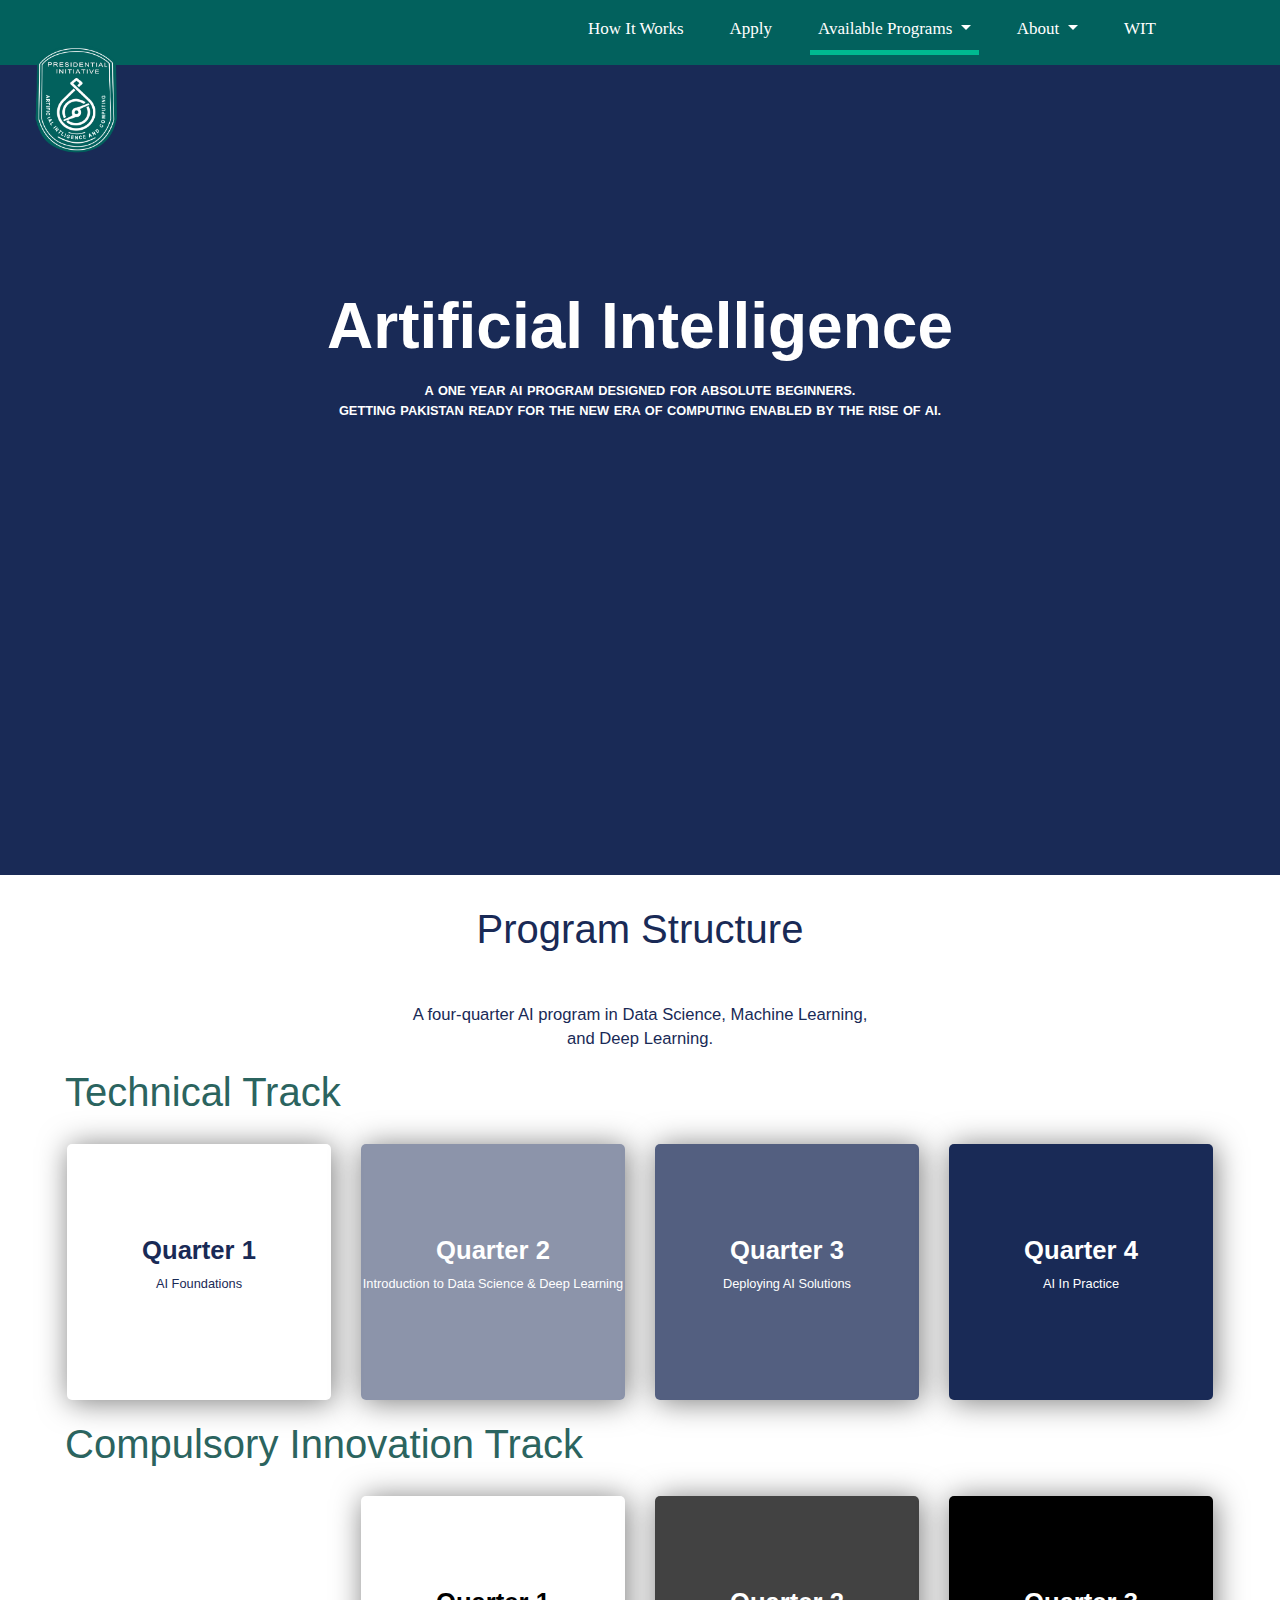
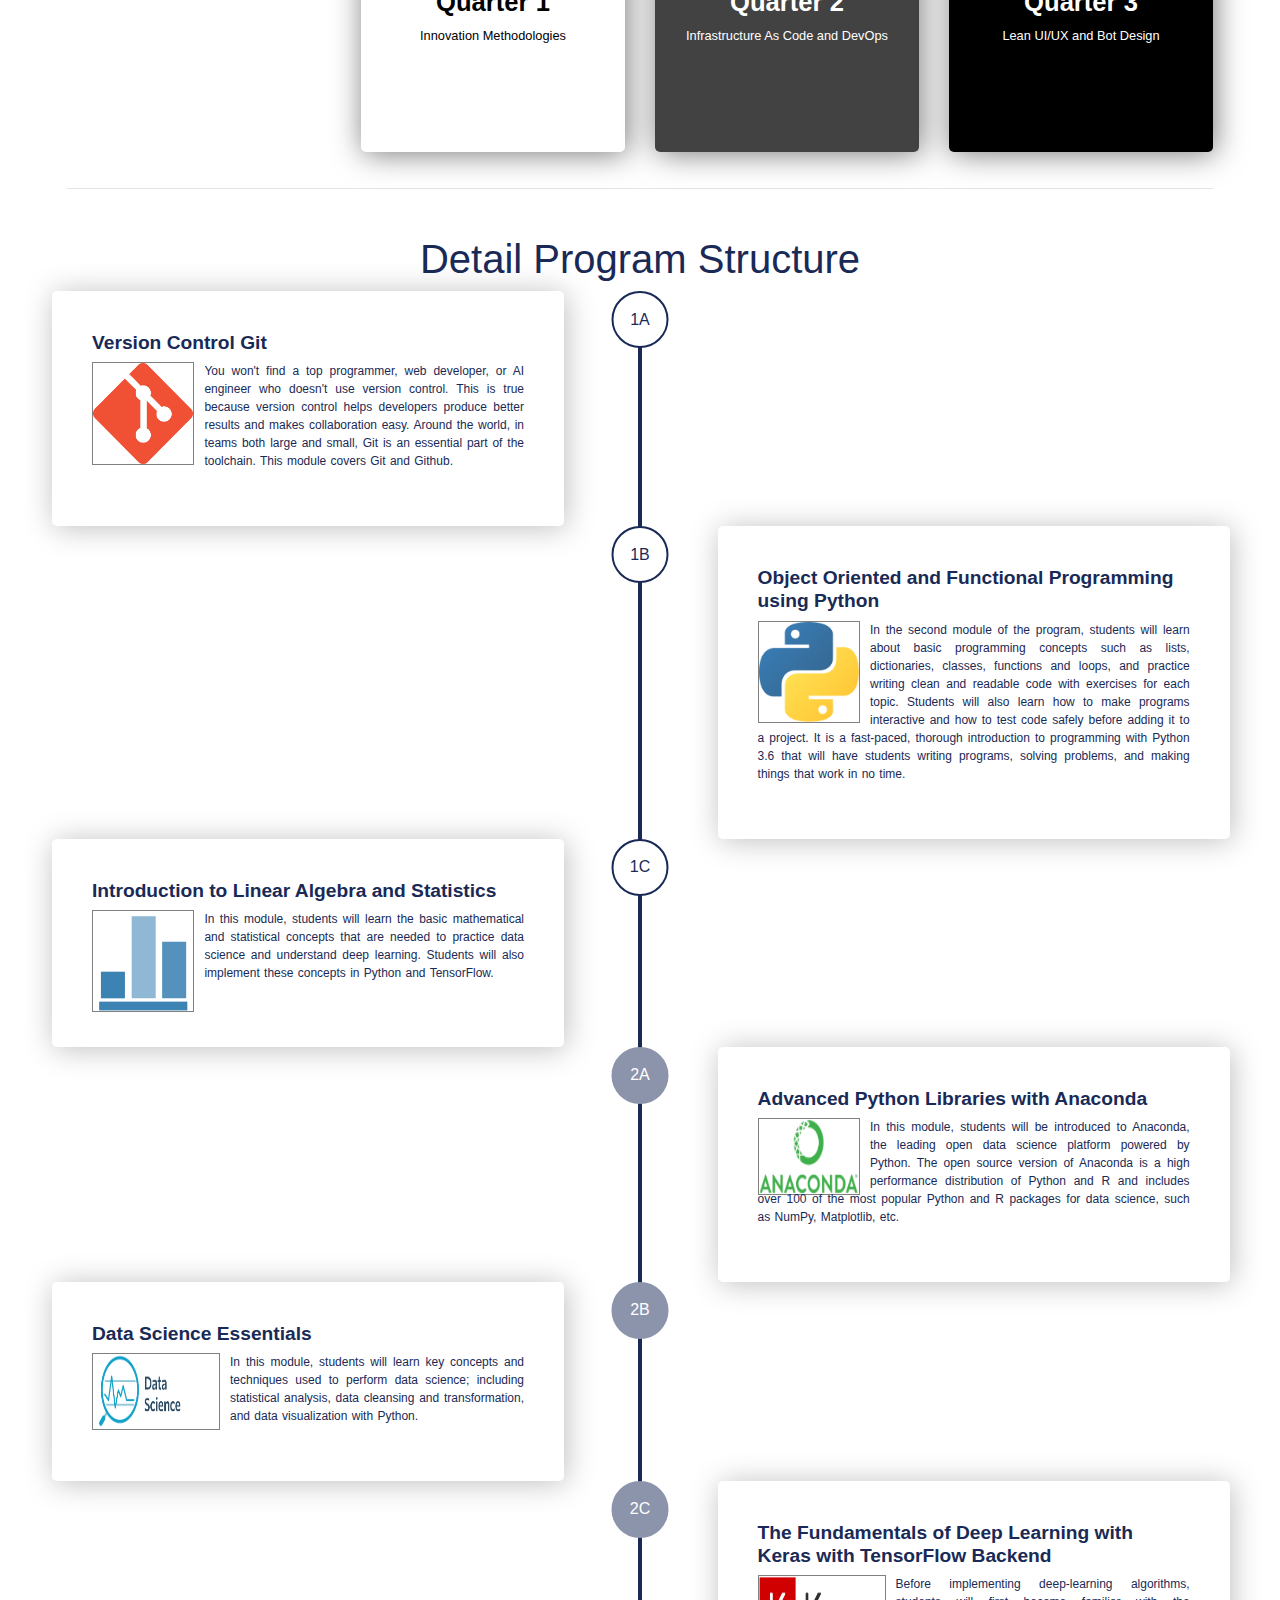
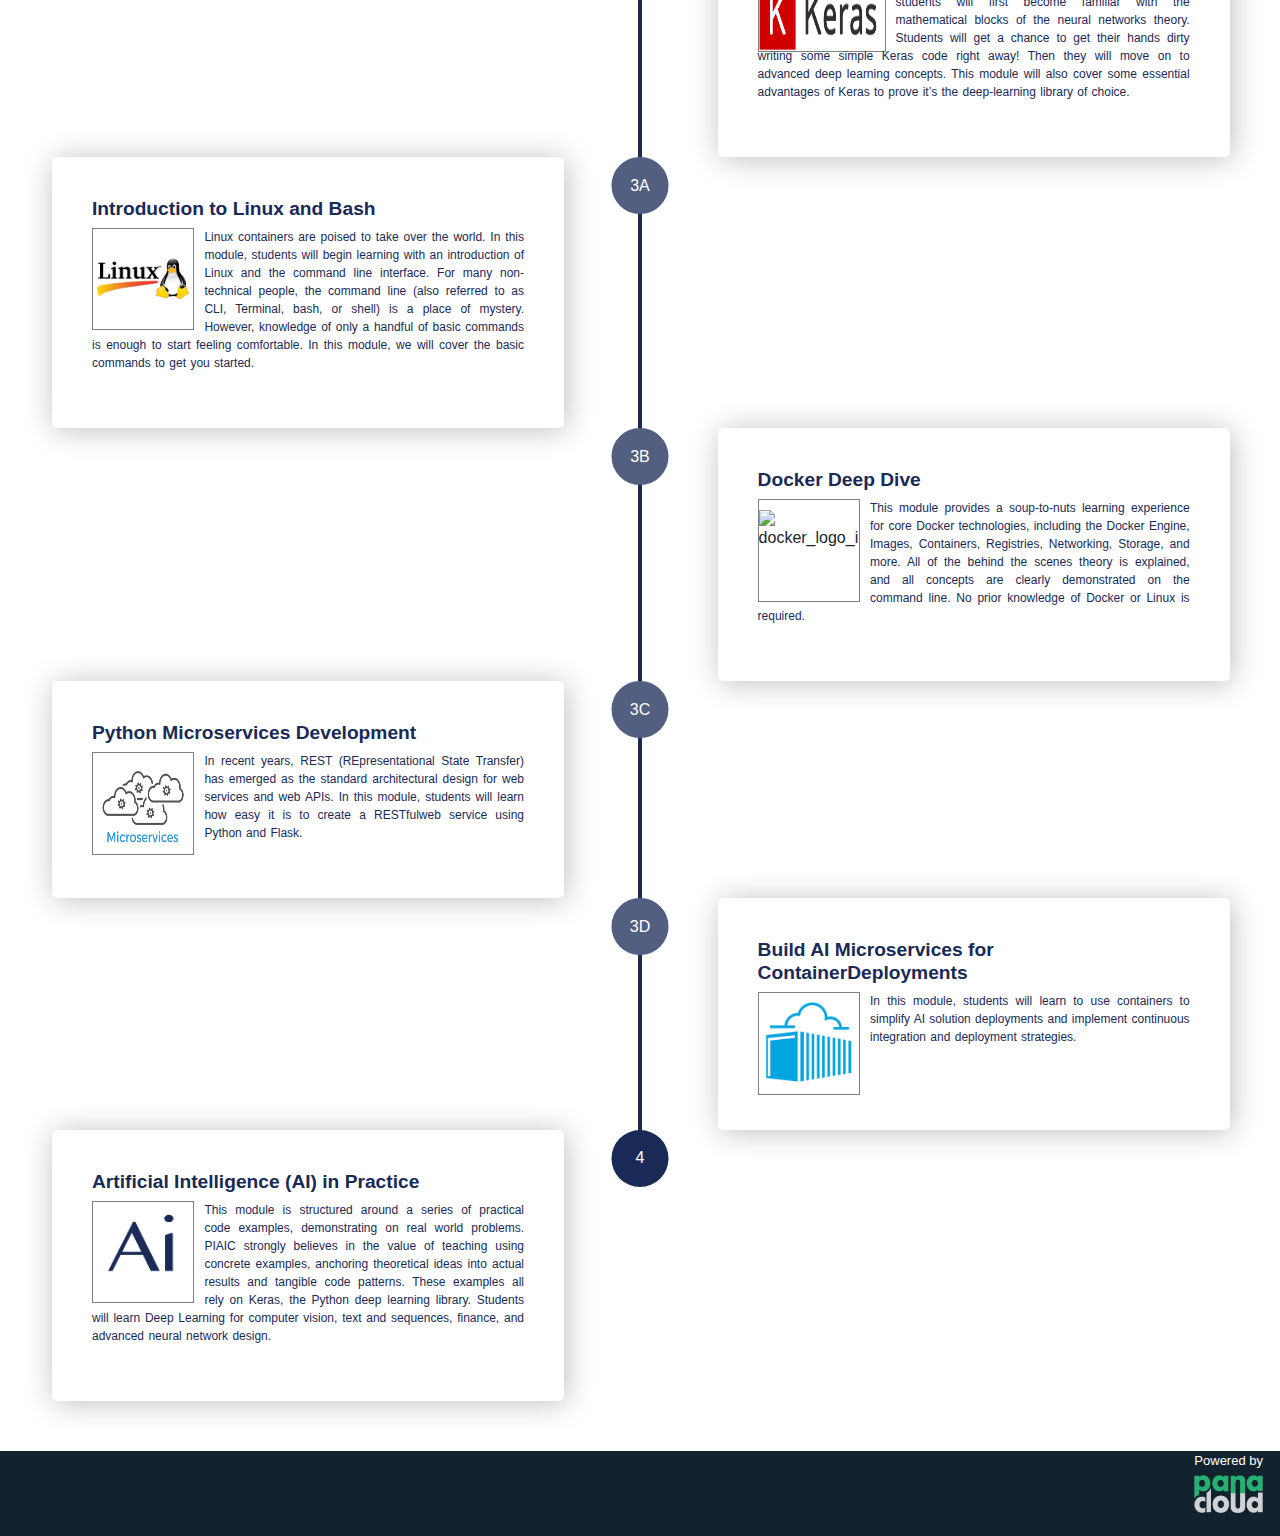
==== commit 068095c4: "added favicon icon" ====
--- a/ai.html
+++ b/ai.html
@@ -11,7 +11,7 @@
         <link rel="stylesheet" href="CSS Files/ai.css">
         <link rel="stylesheet" href="CSS Files/PIAIC Navbar.css">        
         <link rel="stylesheet" href="CSS Files/PIAIC Footer.css">
-        <link rel="shortcut icon" href="Images & Videos/Piaic Website Logo.png">
+        <link rel="shortcut icon" href="Images & Videos/favicon.png">
         <link rel="stylesheet" href="https://cdnjs.cloudflare.com/ajax/libs/font-awesome/4.7.0/css/font-awesome.min.css">
       <script src="https://ajax.googleapis.com/ajax/libs/jquery/3.4.1/jquery.min.js"></script>
    </head>
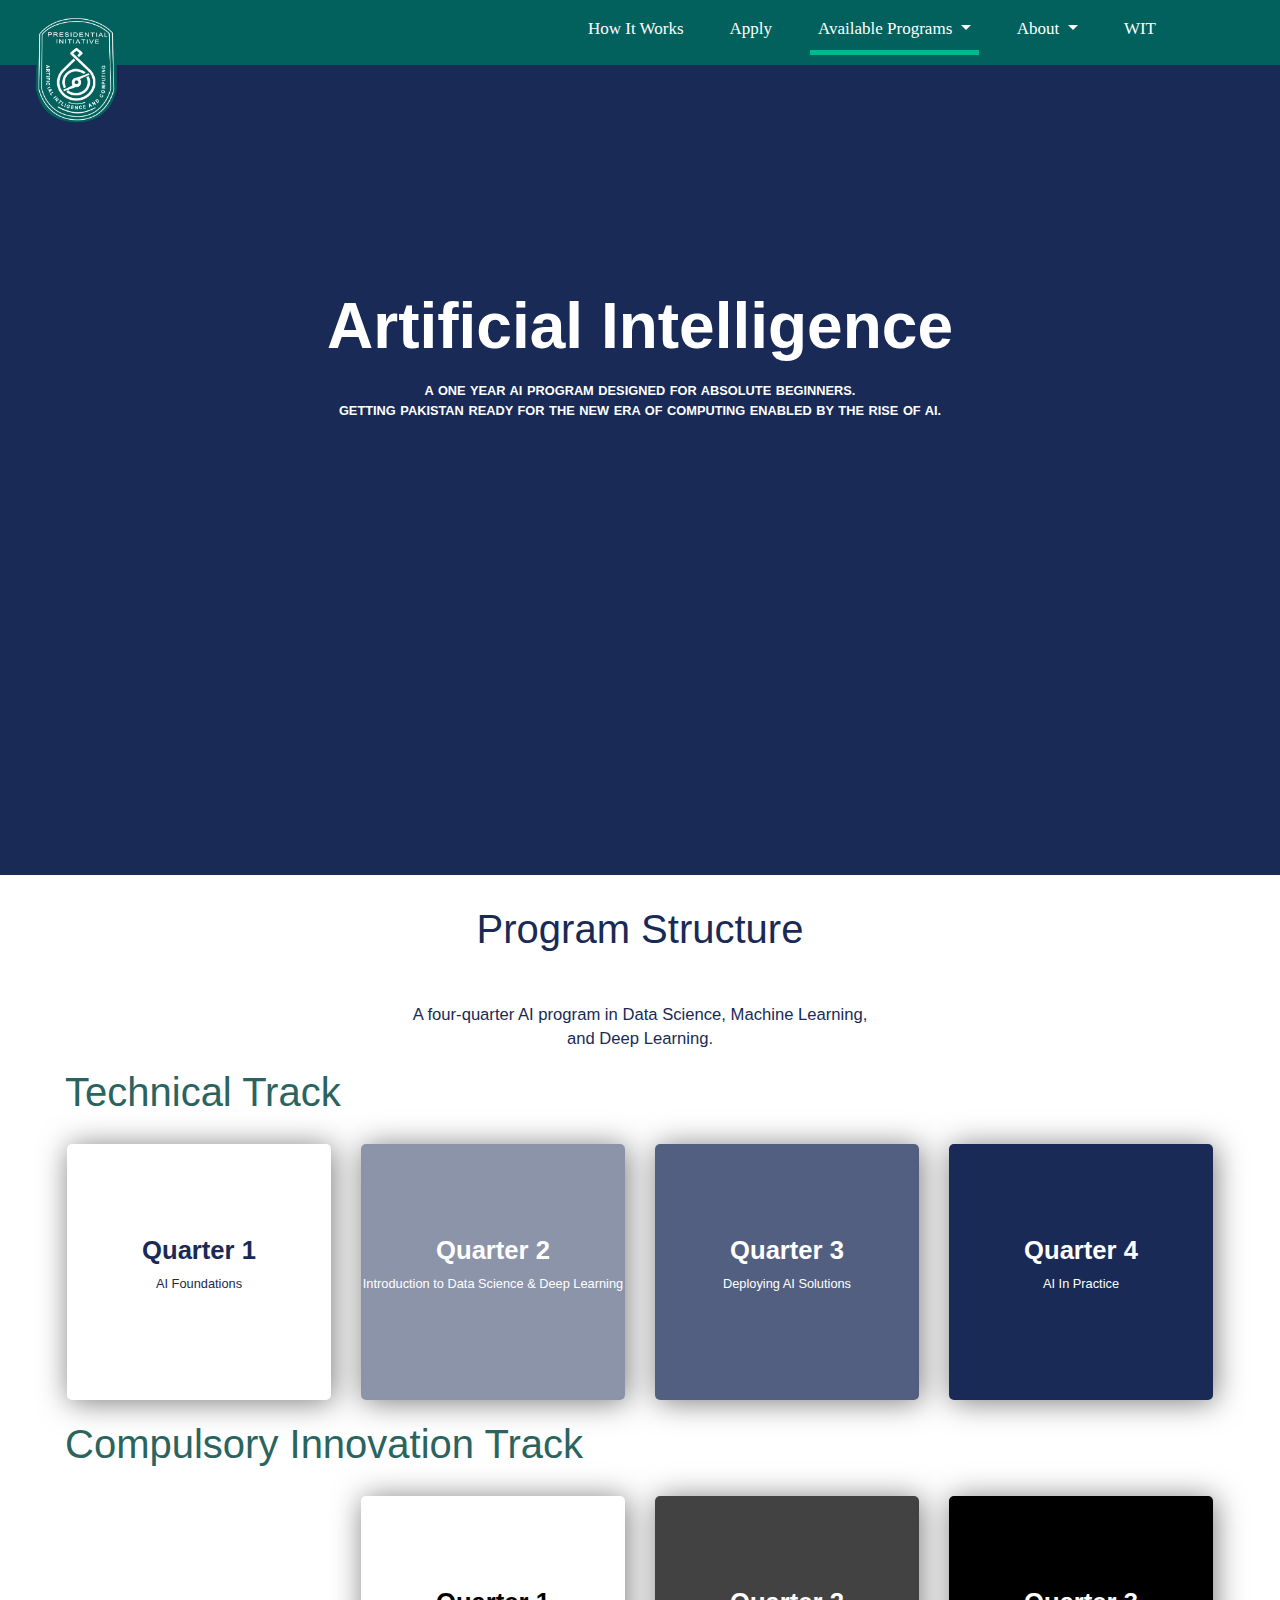
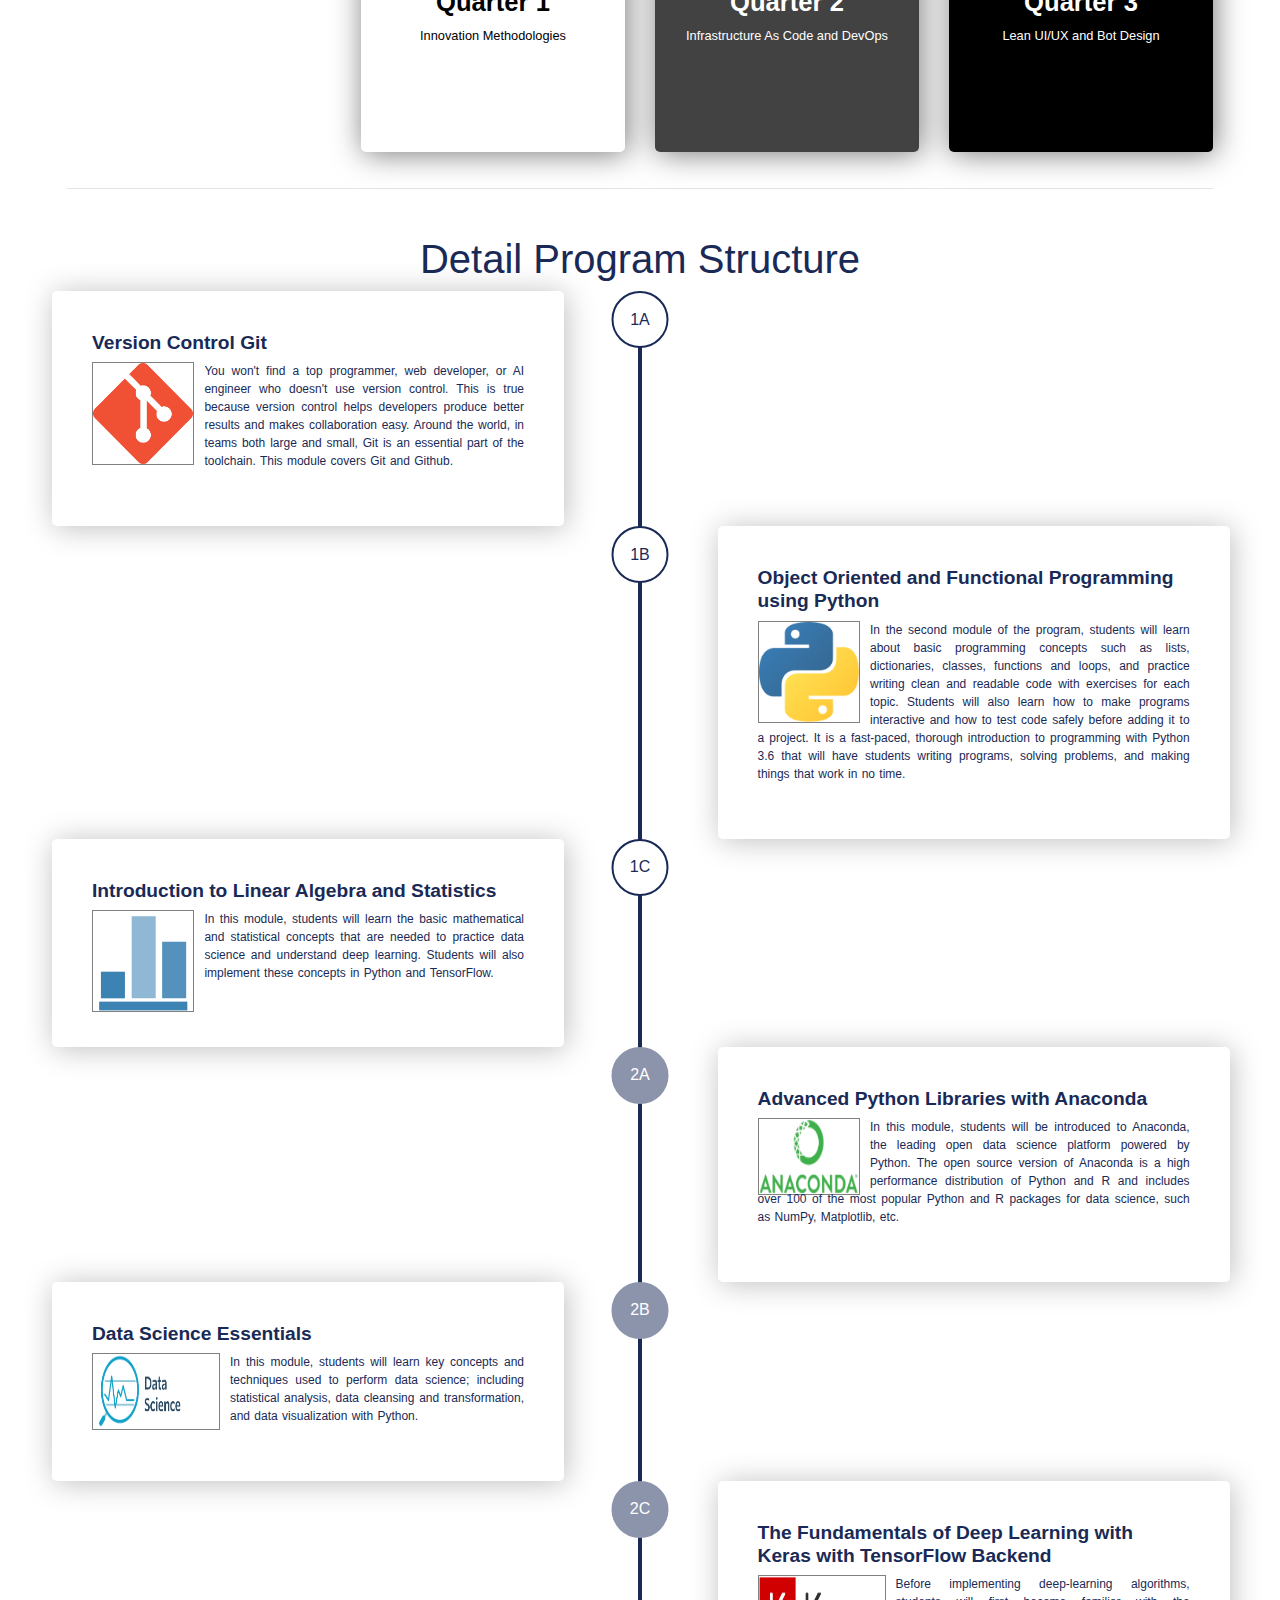
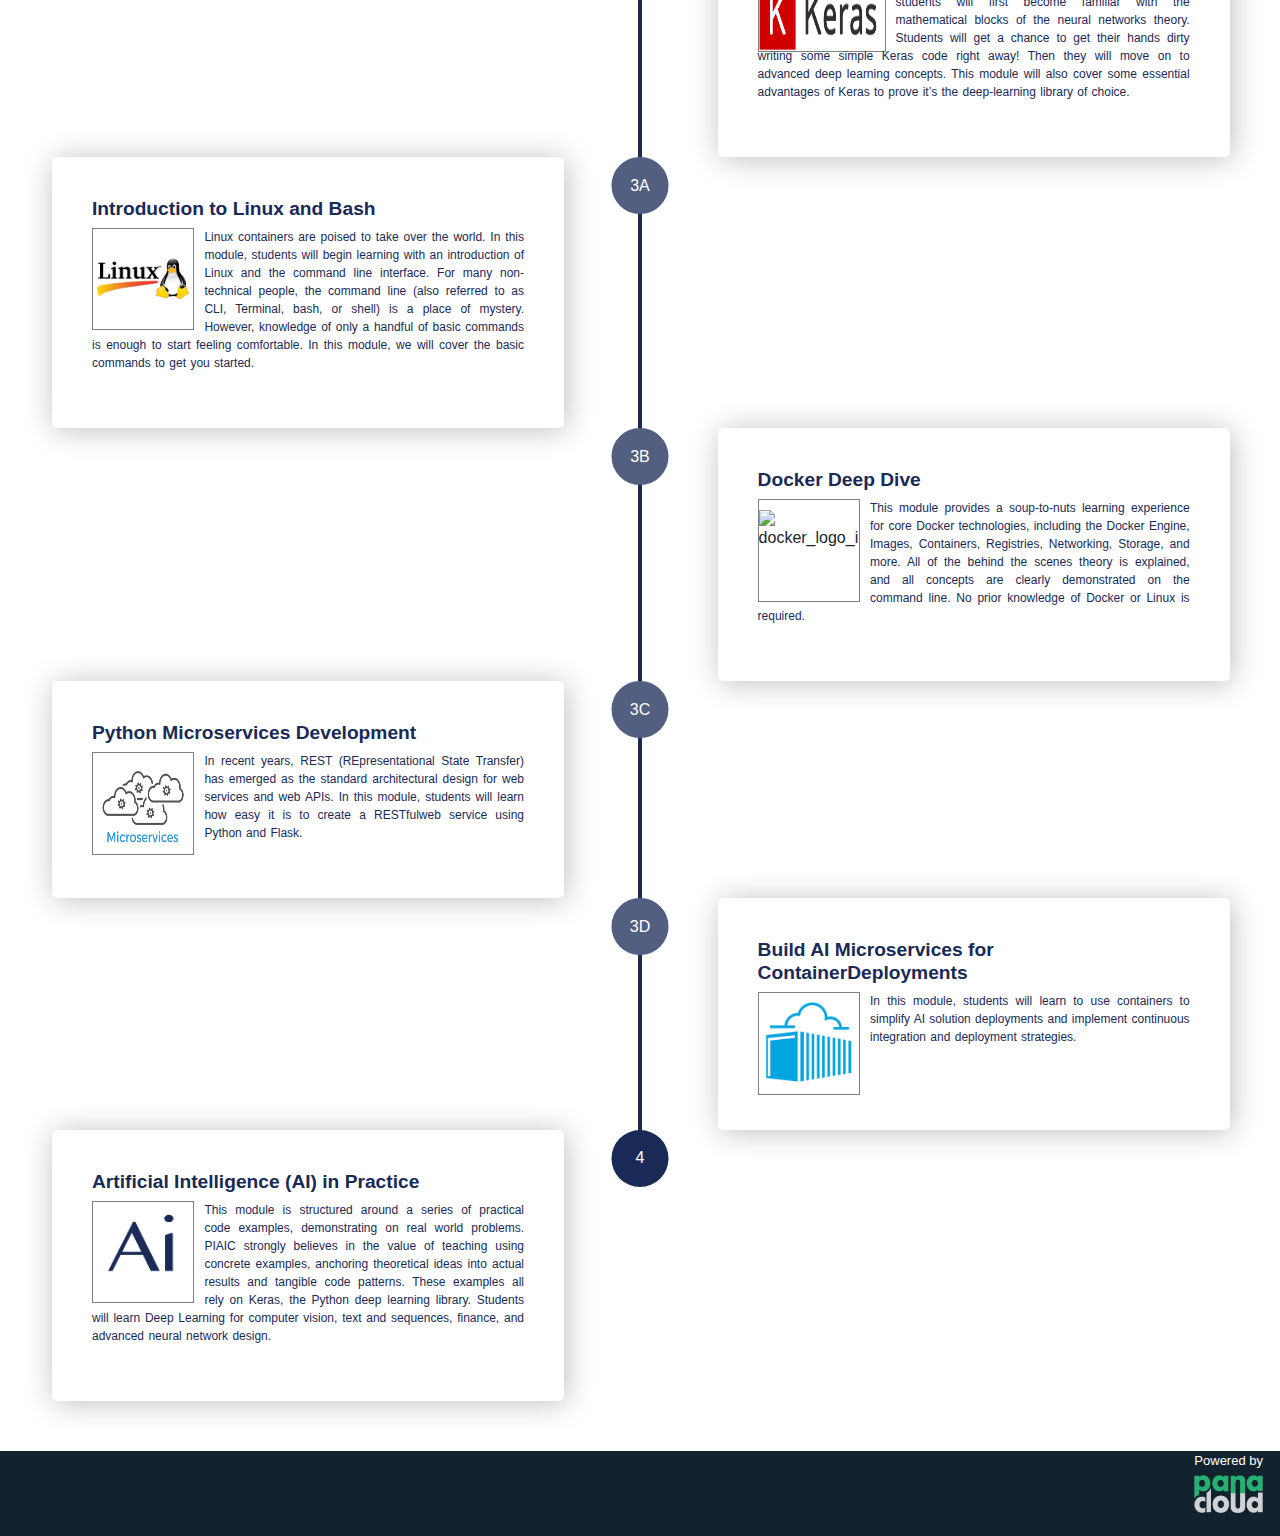
==== commit a4bccf0d: "latest" ====
--- a/ai.html
+++ b/ai.html
@@ -188,7 +188,7 @@
                   <div class="circle">1A</div>
                </div>
                <div class="box_container">
-                  <h4 class="heading">Version Control Git</h4>
+                  <h4 class="heading" id="heading">Version Control Git</h4>
                   <img src="Images & Videos/git_server.png" alt="git_server_img" class="git_server_img">
                   <p class="box_data">
                      You won't find a top programmer, web developer, or AI engineer who doesn't use version control. This is true because version control helps developers produce better results and makes collaboration easy. Around the world, in teams both large and small, Git is an essential part of the toolchain. This module covers Git and Github.
@@ -204,7 +204,7 @@
                   <div class="circle">1B</div>
                </div>
                <div class="box_container_right">
-                  <h4 class="heading">Object Oriented and Functional Programming using Python</h4>
+                  <h4 class="heading" id="heading">Object Oriented and Functional Programming using Python</h4>
                   <img src="Images & Videos/python_logo.png" alt="python_logo_img" class="python_logo_img">
                   <p class="box_data">
                      In the second module of the program, students will learn about basic programming concepts such as lists, dictionaries, classes, functions and loops, and practice writing clean and readable code with exercises for each topic. Students will also learn how to make programs interactive and how to test code safely before adding it to a project. It is a fast-paced, thorough introduction to programming with Python 3.6 that will have students writing programs, solving problems, and making things that work in no time.
@@ -220,7 +220,7 @@
                   <div class="circle">1C</div>
                </div>
                <div class="box_container">
-                  <h4 class="heading">Introduction to Linear Algebra and Statistics</h4>
+                  <h4 class="heading" id="heading">Introduction to Linear Algebra and Statistics</h4>
                   <img src="Images & Videos/linear_aljebra_logo.png" alt="graph_img" class="linear_aljebra_logo_img">
                   <p class="box_data">
                      In this module, students will learn the basic mathematical and statistical concepts that are needed to practice data science and understand deep learning. Students will also implement these concepts in Python and TensorFlow.
@@ -236,7 +236,7 @@
                   <div class="circle A2">2A</div>
                </div>
                <div class="box_container_right">
-                  <h4 class="heading">Advanced Python Libraries with Anaconda</h4>
+                  <h4 class="heading" id="heading">Advanced Python Libraries with Anaconda</h4>
                   <img src="Images & Videos/anaconda_logo.png" alt="anaconda_logo_img" class="anaconda_logo_img">
                   <p class="box_data">
                      In this module, students will be introduced to Anaconda, the leading open data science platform powered by Python. The open source version of Anaconda is a high performance distribution of Python and R and includes over 100 of the most popular Python and R packages for data science, such as NumPy, Matplotlib, etc.
@@ -252,7 +252,7 @@
                   <div class="circle B2">2B</div>
                </div>
                <div class="box_container">
-                  <h4 class="heading">Data Science Essentials</h4>
+                  <h4 class="heading" id="heading">Data Science Essentials</h4>
                   <img src="Images & Videos/data_science_logo.png" alt="data_science_logo_img" class="data_science_logo_img">
                   <p class="box_data">
                      In this module, students will learn key concepts and techniques used to perform data science; including statistical analysis, data cleansing and transformation, and data visualization with Python.
@@ -268,7 +268,7 @@
                   <div class="circle C2">2C</div>
                </div>
                <div class="box_container_right">
-                  <h4 class="heading">The Fundamentals of Deep Learning with Keras with TensorFlow Backend</h4>
+                  <h4 class="heading" id="heading">The Fundamentals of Deep Learning with Keras with TensorFlow Backend</h4>
                   <img src="Images & Videos/keras_logo.png" alt="keras_logo_img" class="keras_logo_img">
                   <p class="box_data">
                      Before implementing deep-learning algorithms, students will first become familiar with the mathematical blocks of the neural networks theory. Students will get a chance to get their hands dirty writing some simple Keras code right away! Then they will move on to advanced deep learning concepts. This module will also cover some essential advantages of Keras to prove it’s the deep-learning library of choice.
@@ -284,7 +284,7 @@
                   <div class="circle A3">3A</div>
                </div>
                <div class="box_container">
-                  <h4 class="heading">Introduction to Linux and Bash</h4>
+                  <h4 class="heading" id="heading">Introduction to Linux and Bash</h4>
                   <img src="Images & Videos/linux_logo.png" alt="linux_logo_img" class="git_server_img">
                   <p class="box_data">
                      Linux containers are poised to take over the world. In this module, students will begin learning with an introduction of Linux and the command line interface. For many non-technical people, the command line (also referred to as CLI, Terminal, bash, or shell) is a place of mystery. However, knowledge of only a handful of basic commands is enough to start feeling comfortable. In this module, we will cover the basic commands to get you started.
@@ -300,7 +300,7 @@
                   <div class="circle B3">3B</div>
                </div>
                <div class="box_container_right">
-                  <h4 class="heading">Docker Deep Dive</h4>
+                  <h4 class="heading" id="heading">Docker Deep Dive</h4>
                   <img src="Images & Videos/docker_logo.png" alt="docker_logo_img" class="docker_logo_img">
                   <p class="box_data">
                      This module provides a soup-to-nuts learning experience for core Docker technologies, including the Docker Engine, Images, Containers, Registries, Networking, Storage, and more. All of the behind the scenes theory is explained, and all concepts are clearly demonstrated on the command line. No prior knowledge of Docker or Linux is required.
@@ -316,7 +316,7 @@
                   <div class="circle C3">3C</div>
                </div>
                <div class="box_container">
-                  <h4 class="heading">Python Microservices Development</h4>
+                  <h4 class="heading" id="heading">Python Microservices Development</h4>
                   <img src="Images & Videos/microservices_logo.png" alt="microservices_logo_img" class="git_server_img">
                   <p class="box_data">
                      In recent years, REST (REpresentational State Transfer) has emerged as the standard architectural design for web services and web APIs. In this module, students will learn how easy it is to create a RESTfulweb service using Python and Flask.
@@ -332,7 +332,7 @@
                   <div class="circle D3">3D</div>
                </div>
                <div class="box_container_right">
-                  <h4 class="heading">Build AI Microservices for ContainerDeployments</h4>
+                  <h4 class="heading" id="heading">Build AI Microservices for ContainerDeployments</h4>
                   <img src="Images & Videos/container_logo.png" alt="container_logo_img" class="git_server_img">
                   <p class="box_data">
                      In this module, students will learn to use containers to simplify AI solution deployments and implement continuous integration and deployment strategies.
@@ -348,7 +348,7 @@
                   <div class="circle last4">4</div>
                </div>
                <div class="box_container">
-                  <h4 class="heading">Artificial Intelligence (AI) in Practice</h4>
+                  <h4 class="heading" id="heading">Artificial Intelligence (AI) in Practice</h4>
                   <img src="Images & Videos/ai_logo.png" alt="ai_logo_img" class="ai_logo_img">
                   <p class="box_data">
                      This module is structured around a series of practical code examples, demonstrating on real world problems. PIAIC strongly believes in the value of teaching using concrete examples, anchoring theoretical ideas into actual results and tangible code patterns. These examples all rely on Keras, the Python deep learning library. Students will learn Deep Learning for computer vision, text and sequences, finance, and advanced neural network design.
--- a/CSS Files/ai.css
+++ b/CSS Files/ai.css
@@ -166,7 +166,7 @@
 
 .gif {
 	display: block;
-	margin: 70px auto auto auto;
+	margin: 20% auto auto auto;
 	align-items: center;
 	justify-content: center;
 	cursor: pointer;
@@ -469,6 +469,24 @@
 		top: -15px !important;
 		font-size: 2.6vw !important;
 	}
+	.program_structure{
+		font-size: xx-large;		
+	}
+	.program_structure_para{
+		margin-top: 8px !important;
+	}
+	.technical_track{
+		font-size: 20px !important;
+	}
+	.compulsory_innovation_track{
+		font-size: 20px !important;
+	}
+	.gif{
+		margin-top: 2%;
+	}	
+	.detail_program_structure{
+		font-size: x-large;
+	}
 }
 
 @media screen and (max-width: 375px) {
@@ -491,6 +509,21 @@
 		position: relative !important;
 		top: -15px !important;
 		font-size: 2.6vw !important;
+	}		
+	.artificial_intelligence {	
+		margin-top: 70px !important;
+	}
+	#heading{
+		font-size: medium !important;
+	}
+}
+
+@media screen and (max-width: 505px) {
+	.technical_track {
+		font-size: 32px;
+	}
+	.compulsory_innovation_track {
+		font-size: 27px;	
 	}
 }
 
@@ -559,6 +592,17 @@
 		font-size: 3.5vw !important;
 	}
 }
+
+@media screen and (max-width: 618px) {
+	.technical_track {
+		font-size: xx-large;
+	}
+	.compulsory_innovation_track {
+		font-size: xx-large;	
+	}
+}
+
+
 
 @media screen and (max-width: 767px) {
 	.top_ai_div {
--- a/CSS Files/PIAIC Navbar.css
+++ b/CSS Files/PIAIC Navbar.css
@@ -16,8 +16,9 @@
 
 .Piaic_Logo {
 	position: absolute;
-	margin-top: -20px;
+	margin-top: -50px;
 	z-index: 2147483647;
+	white-space: 0;
 }
 
 #navbar_collapse_icon {
@@ -42,7 +43,7 @@
 @media screen and (max-width: 767px) and (orientation: landscape),
 (orientation: portrait) {
 	.how_it_works {
-		margin-top: 145px !important;
+		margin-top: 110px !important;
 		border-bottom: 1px solid rgb(34, 221, 221);
 	}
 	.apply,
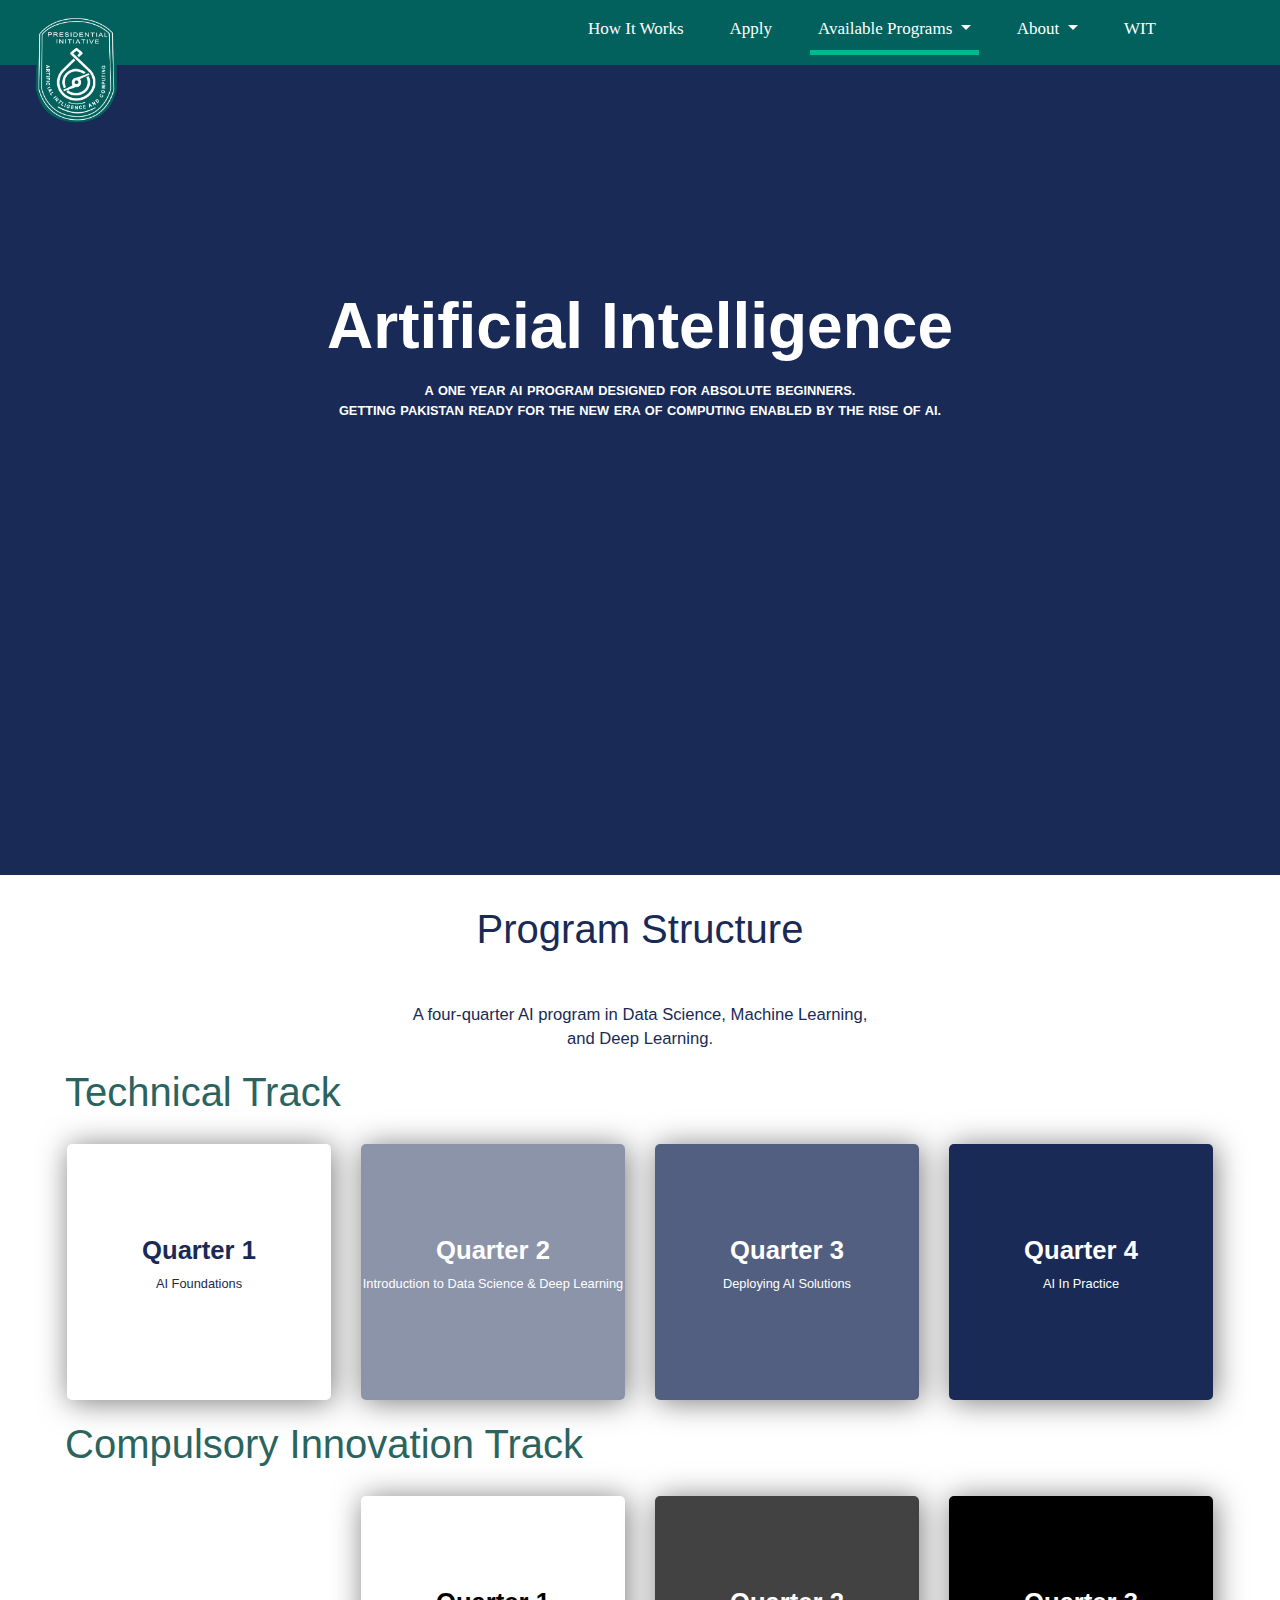
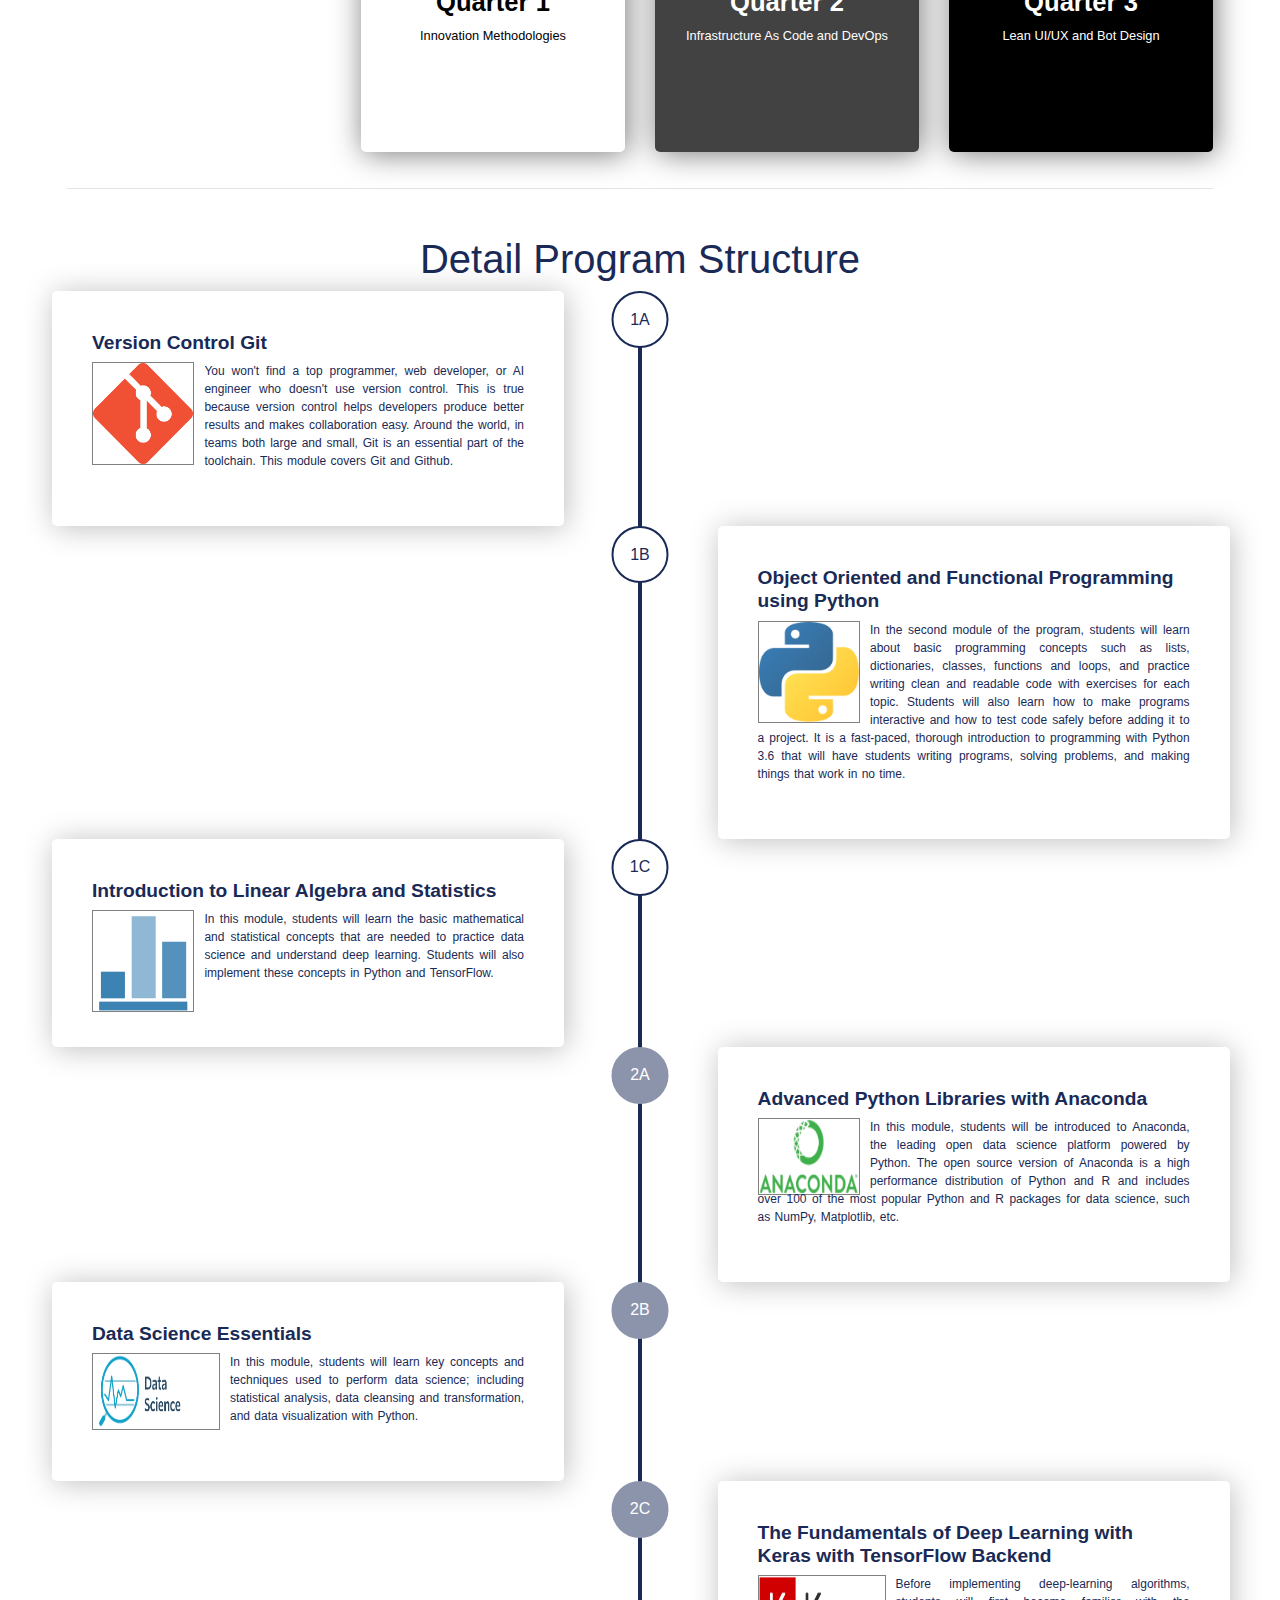
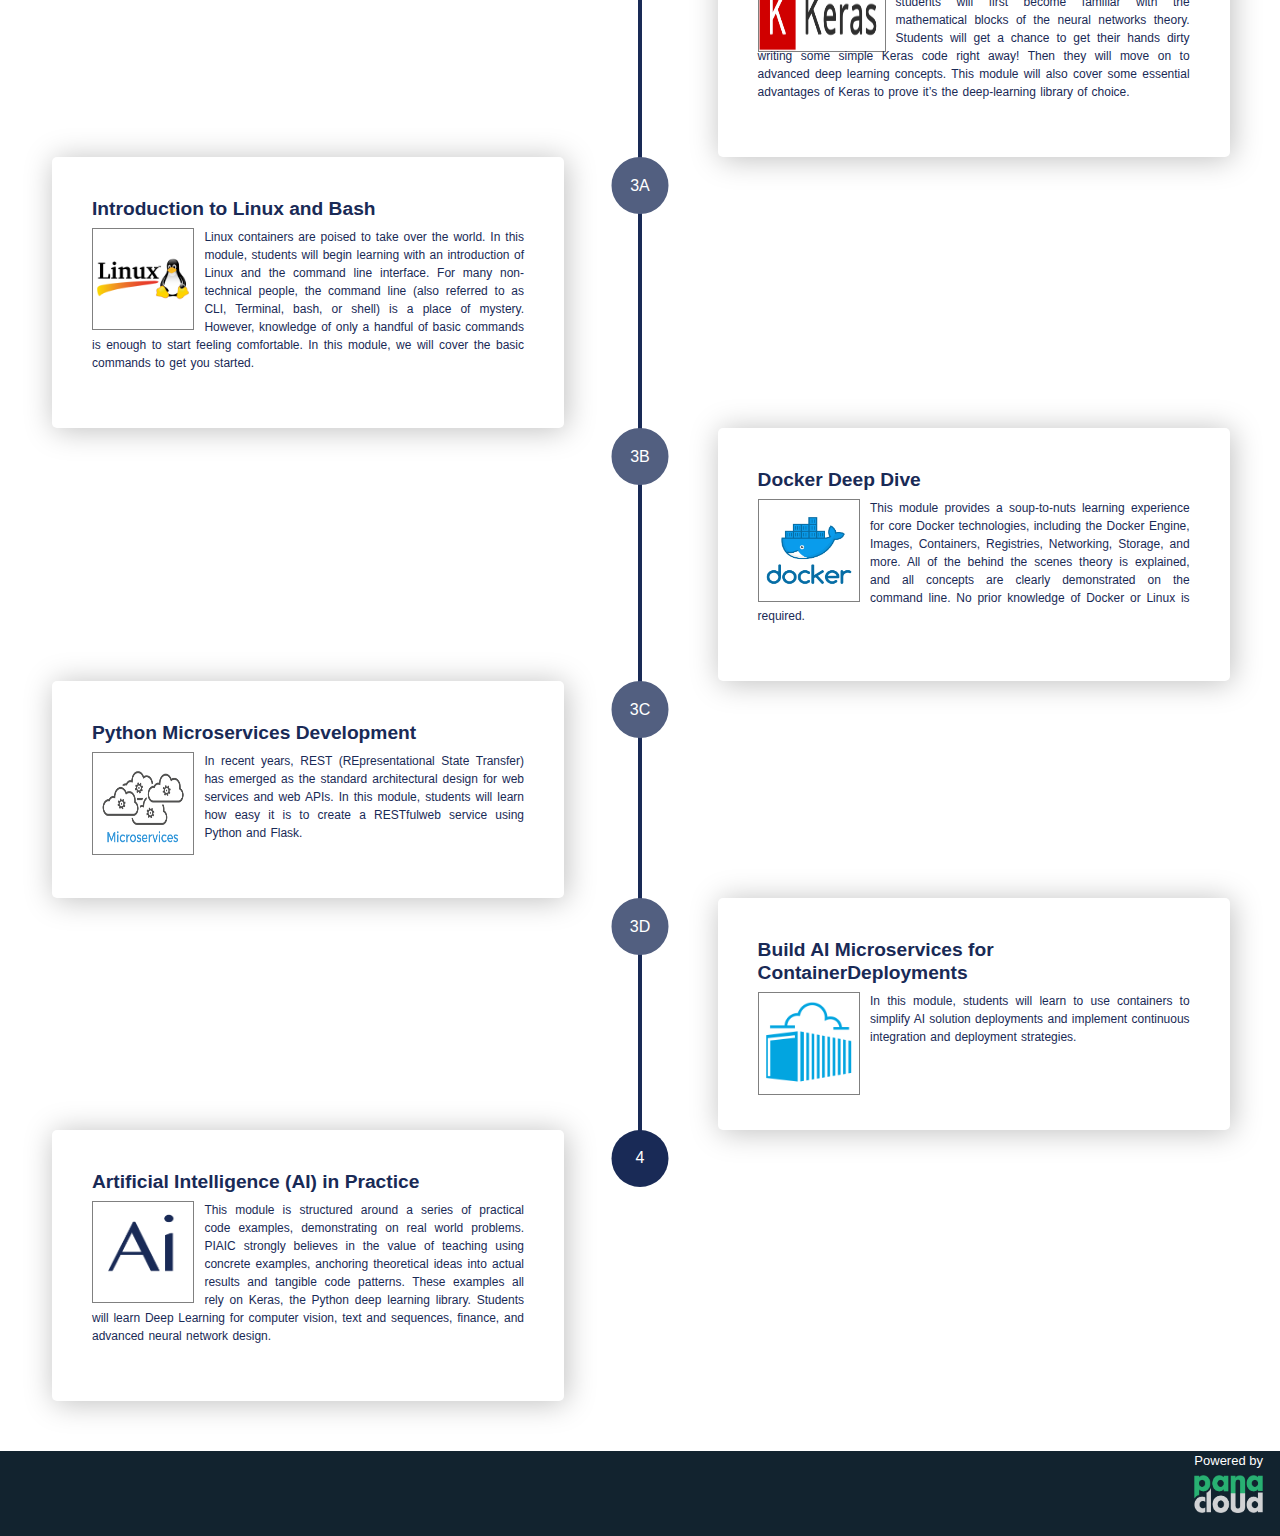
==== commit c6807450: "latest" ====
--- a/ai.html
+++ b/ai.html
@@ -8,9 +8,9 @@
         <script src="https://code.jquery.com/jquery-3.2.1.slim.min.js" integrity="sha384-KJ3o2DKtIkvYIK3UENzmM7KCkRr/rE9/Qpg6aAZGJwFDMVNA/GpGFF93hXpG5KkN" crossorigin="anonymous"></script>
         <script src="https://cdnjs.cloudflare.com/ajax/libs/popper.js/1.12.9/umd/popper.min.js" integrity="sha384-ApNbgh9B+Y1QKtv3Rn7W3mgPxhU9K/ScQsAP7hUibX39j7fakFPskvXusvfa0b4Q" crossorigin="anonymous"></script>
         <script src="https://maxcdn.bootstrapcdn.com/bootstrap/4.0.0/js/bootstrap.min.js" integrity="sha384-JZR6Spejh4U02d8jOt6vLEHfe/JQGiRRSQQxSfFWpi1MquVdAyjUar5+76PVCmYl" crossorigin="anonymous"></script> 
-        <link rel="stylesheet" href="CSS Files/ai.css">
-        <link rel="stylesheet" href="CSS Files/PIAIC Navbar.css">        
-        <link rel="stylesheet" href="CSS Files/PIAIC Footer.css">
+        <link rel="stylesheet" href="css/ai.css">
+        <link rel="stylesheet" href="css/PIAIC Navbar.css">        
+        <link rel="stylesheet" href="css/PIAIC Footer.css">
         <link rel="shortcut icon" href="Images & Videos/favicon.png">
         <link rel="stylesheet" href="https://cdnjs.cloudflare.com/ajax/libs/font-awesome/4.7.0/css/font-awesome.min.css">
       <script src="https://ajax.googleapis.com/ajax/libs/jquery/3.4.1/jquery.min.js"></script>
--- a/css/ai.css
+++ b/css/ai.css
@@ -0,0 +1,998 @@
+.top_ai_div {
+	background-color: #192a56;
+	height: 90vh;
+	color: white;
+}
+
+.artificial_intelligence {
+	text-align: center;
+	font-size: 5vw;
+	font-weight: 700;
+	font-style: normal;
+	font-stretch: normal;
+	line-height: 1.3;
+	letter-spacing: normal;
+	margin-top: 220px;
+}
+
+.top_ai_para {
+	white-space: pre-line;
+	font-size: 1vw;
+	width: 70vw;
+	margin-left: auto;
+	margin-right: auto;
+	font-weight: 600;
+	word-spacing: 1px;
+	letter-spacing: normal;
+	text-align: center;
+	line-height: 10px;
+}
+
+.program_structure {
+	font-size: 2.5rem;
+	color: #192a56;
+	text-align: center;
+	font-family: inherit;
+	font-weight: 400;
+	text-transform: capitalize;
+	margin-top: 30px;
+}
+
+.program_structure_para {
+	font-size: 1.3vw;
+	font-weight: 500;
+	text-align: center;
+	color: #192a56;
+	margin-top: 50px;
+}
+
+.technical_track {
+	margin-left: 50px;
+	font-weight: bold 600;
+	text-transform: capitalize;
+	color: rgb(43, 100, 95);
+}
+
+.q1_rectangle {
+	background-color: #fff;
+	color: #192a56;
+	width: 100%;
+	font-size: 1vw;
+	height: 20vw;
+	text-align: center;
+	display: inline-flex;
+	justify-content: center;
+	align-items: center;
+	border-radius: 5px;
+	box-shadow: 2px 2px 30px 0 rgba(0, 0, 0, .521);
+}
+
+.q1_heading {
+	font-size: 2vw;
+	font-weight: 600;
+	font-style: normal;
+	text-align: center;
+}
+
+.q1_para {
+	font-size: 1vw;
+	font-weight: 450;
+}
+
+.q2_rectangle {
+	background-color: rgba(25, 42, 86, .5);
+	color: white;
+	width: 100%;
+	font-size: 1vw;
+	height: 20vw;
+	text-align: center;
+	display: inline-flex;
+	justify-content: center;
+	align-items: center;
+	border-radius: 5px;
+	box-shadow: 2px 2px 30px 0 rgba(0, 0, 0, .521);
+}
+
+.q2_heading {
+	font-size: 2vw;
+	font-weight: 600;
+	font-style: normal;
+	text-align: center;
+}
+
+.q2_para {
+	font-size: 1vw;
+	font-weight: 450;
+}
+
+.q3_rectangle {
+	background-color: rgba(25, 42, 86, .75);
+	color: white;
+	width: 100%;
+	font-size: 1vw;
+	height: 20vw;
+	text-align: center;
+	display: inline-flex;
+	justify-content: center;
+	align-items: center;
+	border-radius: 5px;
+	box-shadow: 2px 2px 30px 0 rgba(0, 0, 0, .521);
+}
+
+.q3_heading {
+	font-size: 2vw;
+	font-weight: 600;
+	font-style: normal;
+	text-align: center;
+}
+
+.q3_para {
+	font-size: 1vw;
+	font-weight: 450;
+}
+
+.q4_rectangle {
+	background-color: #192a56;
+	color: white;
+	width: 100%;
+	font-size: 1vw;
+	height: 20vw;
+	text-align: center;
+	display: inline-flex;
+	justify-content: center;
+	align-items: center;
+	border-radius: 5px;
+	box-shadow: 2px 2px 30px 0 rgba(0, 0, 0, .521);
+}
+
+.q4_heading {
+	font-size: 2vw;
+	font-weight: 600;
+	font-style: normal;
+	text-align: center;
+}
+
+.q4_para {
+	font-size: 1vw;
+	font-weight: 450;
+}
+
+.compulsory_innovation_track {
+	margin-left: 50px;
+	font-weight: bold 600;
+	text-transform: capitalize;
+	color: rgb(43, 100, 95);
+}
+
+.gif {
+	display: block;
+	margin: 20% auto auto auto;
+	align-items: center;
+	justify-content: center;
+	cursor: pointer;
+	width: 45%;
+	height: auto;
+}
+
+.q1_innovation_rectangle {
+	background-color: white;
+	color: black;
+	width: 100%;
+	font-size: 1vw;
+	height: 20vw;
+	text-align: center;
+	display: inline-flex;
+	justify-content: center;
+	align-items: center;
+	border-radius: 5px;
+	box-shadow: 2px 2px 30px 0 rgba(0, 0, 0, .521);
+}
+
+.q1_innovation_heading {
+	font-size: 2vw;
+	font-weight: 600;
+	font-style: normal;
+	text-align: center;
+}
+
+.q1_innovation_para {
+	font-size: 1vw;
+	font-weight: 450;
+}
+
+.q2_infrastructure_rectangle {
+	background-color: rgba(0, 0, 0, .74);
+	color: white;
+	width: 100%;
+	font-size: 1vw;
+	height: 20vw;
+	text-align: center;
+	display: inline-flex;
+	justify-content: center;
+	align-items: center;
+	border-radius: 5px;
+	box-shadow: 2px 2px 30px 0 rgba(0, 0, 0, .521);
+}
+
+.q2_infrastructure_heading {
+	font-size: 2vw;
+	font-weight: 600;
+	font-style: normal;
+	text-align: center;
+}
+
+.q2_infrastructure_para {
+	font-size: 1vw;
+	font-weight: 450;
+}
+
+.q3_lean_rectangle {
+	background-color: black;
+	color: white;
+	width: 100%;
+	font-size: 1vw;
+	height: 20vw;
+	text-align: center;
+	display: inline-flex;
+	justify-content: center;
+	align-items: center;
+	border-radius: 5px;
+	box-shadow: 2px 2px 30px 0 rgba(0, 0, 0, .521);
+}
+
+.q3_lean_heading {
+	font-size: 2vw;
+	font-weight: 600;
+	font-style: normal;
+	text-align: center;
+}
+
+.q3_lean_para {
+	font-size: 1vw;
+	font-weight: 450;
+}
+
+.innovation_leadership {
+	background: none !important;
+}
+
+.innovation_leadership:hover {
+	background: none !important;
+	text-decoration: none !important;
+}
+
+hr {
+	border: 0;
+	border-top: 1px solid rgba(0, 0, 0, .1);
+}
+
+.detail_program_structure {
+	font-size: 2.5rem;
+	color: #192a56;
+	text-align: center;
+	font-family: inherit;
+	font-weight: 400;
+	text-transform: capitalize;
+	margin-top: 30px;
+}
+
+.pack-left {
+	justify-content: flex-start;
+}
+
+.ai_circle_line {
+	top: 13vw;
+	height: 2661px;
+	background: #192a56;
+	display: block;
+	position: absolute;
+	left: 50%;
+	-webkit-transform: translateX(-50%);
+	transform: translateX(-50%);
+	width: 4px;
+	margin-top: -5%;
+}
+
+.verticle_circle {
+	justify-content: center;
+	align-items: center;
+	position: absolute;
+	display: inline-block;
+	left: 50%;
+	transform: translateX(-50%);
+}
+
+.verticle_circle_right {
+	justify-content: center;
+	align-items: center;
+	position: absolute;
+	display: inline-block;
+	left: 50%;
+	transform: translateX(-50%);
+}
+
+.circle {
+	width: 57px;
+	height: 57px;
+	border: 2px solid #192a56;
+	background: #fff;
+	color: #192a56;
+	display: flex;
+	justify-content: center;
+	align-items: center;
+	border-radius: 50%;
+	text-align: center;
+	z-index: 11111;
+}
+
+.box_container {
+	display: inline-block;
+	padding: 40px;
+	border-radius: 5px;
+	box-shadow: 2px 2px 30px 0 rgba(0, 0, 0, .26);
+	background-color: #fff;
+	cursor: pointer;
+	width: 30vw;
+}
+
+.heading {
+	color: #192a56;
+	font-size: 1.2vw;
+	font-weight: 700;
+}
+
+.git_server_img {
+	width: 8vw;
+	height: 8vw;
+	margin: 0 10px -5px 0;
+	float: left;
+	border: 1px solid grey;
+}
+
+.python_logo_img {
+	width: 8vw;
+	height: 8vw;
+	margin: 0 10px -5px 0;
+	float: left;
+	border: 1px solid grey;
+}
+
+.linear_aljebra_logo_img {
+	width: 8vw;
+	height: 8vw;
+	margin: 0 10px -5px 0;
+	float: left;
+	border: 1px solid grey;
+}
+
+.anaconda_logo_img {
+	width: 8vw;
+	height: 6vw;
+	margin: 0 10px -5px 0;
+	float: left;
+	border: 1px solid grey;
+}
+
+.A2,
+.B2,
+.C2 {
+	background-color: #8b94aa;
+	border-color: #8b94aa;
+	color: #fff;
+}
+
+.A3,
+.B3,
+.C3,
+.D3 {
+	background-color: #525f80;
+	border-color: #525f80;
+	color: #fff;
+}
+
+.last4 {
+	background-color: #192a56;
+	border: #192a56;
+	color: #fff;
+}
+
+.data_science_logo_img {
+	width: 10vw;
+	height: 6vw;
+	margin: 0 10px -5px 0;
+	float: left;
+	border: 1px solid grey;
+}
+
+.keras_logo_img {
+	width: 10vw;
+	height: 6vw;
+	margin: 0 10px -5px 0;
+	float: left;
+	border: 1px solid grey;
+}
+
+.docker_logo_img {
+	width: 8vw;
+	height: 8vw;
+	margin: 0 10px -5px 0;
+	padding-top: 10px;
+	padding-bottom: 10px;
+	float: left;
+	border: 1px solid grey;
+}
+
+.ai_logo_img {
+	width: 8vw;
+	height: 8vw;
+	padding-left: 15px;
+	padding-right: 15px;
+	margin: 0 10px -5px 0;
+	float: left;
+	border: 1px solid grey;
+}
+
+.box_data {
+	font-size: 12px;
+	font-weight: 400;
+	font-style: normal;
+	font-stretch: normal;
+	line-height: 1.5;
+	letter-spacing: normal;
+	text-align: justify;
+	word-spacing: 1px;
+	color: #192a56;
+}
+
+.box_container_right {
+	display: inline-block;
+	position: relative;
+	left: 62vw;
+	padding: 40px;
+	border-radius: 5px;
+	box-shadow: 2px 2px 30px 0 rgba(0, 0, 0, .26);
+	background-color: #fff;
+	cursor: pointer;
+	width: 30vw;
+}
+
+@media screen and (max-width: 320px) {
+	.top_ai_div {
+		height: 30vh !important;
+	}
+	.top_ai_para {
+		line-height: 1.4em !important;
+		margin-top: -15px !important;
+	}
+	.top_ai_para_second_line {
+		position: relative !important;
+		top: -15px !important;
+		font-size: 2.6vw !important;
+	}	
+}
+
+@media screen and (max-width: 375px) {
+	.top_ai_div {
+		height: 35vh !important;
+	}
+	.top_ai_para {
+		margin-top: -17px !important;
+	}	
+}
+
+@media screen and (max-width: 425px) {
+	.top_ai_div {
+		height: 40vh !important;
+	}
+	.top_ai_para {
+		line-height: 1.4em !important;
+	}
+	.top_ai_para_second_line {
+		position: relative !important;
+		top: -15px !important;
+		font-size: 2.6vw !important;
+	}		
+	.artificial_intelligence {	
+		margin-top: 70px !important;
+	}
+	#heading{
+		font-size: medium !important;
+	}
+	.program_structure{
+		font-size: xx-large;		
+	}
+	.program_structure_para{
+		margin-top: 8px !important;
+	}
+	.technical_track{
+		font-size: 20px !important;
+	}
+	.compulsory_innovation_track{
+		font-size: 20px !important;
+	}
+	.gif{
+		margin-top: 2%;
+	}	
+	.detail_program_structure{
+		font-size: x-large;
+	}
+}
+
+@media screen and (max-width: 505px) {
+	.technical_track {
+		font-size: 32px;
+	}
+	.compulsory_innovation_track {
+		font-size: 27px;	
+	}
+}
+
+@media screen and (max-width: 575px) {
+	.q1_rectangle {
+		height: 60vw !important;
+	}
+	.q1_heading {
+		font-size: 6vw !important;
+	}
+	.q1_para {
+		font-size: 3.5vw !important;
+	}
+	.q2_rectangle {
+		height: 60vw !important;
+	}
+	.q2_heading {
+		font-size: 6vw !important;
+	}
+	.q2_para {
+		font-size: 3.5vw !important;
+	}
+	.q3_rectangle {
+		height: 60vw !important;
+	}
+	.q3_heading {
+		font-size: 6vw !important;
+	}
+	.q3_para {
+		font-size: 3.5vw !important;
+	}
+	.q4_rectangle {
+		height: 60vw !important;
+	}
+	.q4_heading {
+		font-size: 6vw !important;
+	}
+	.q4_para {
+		font-size: 3.5vw !important;
+	}
+	.q1_innovation_rectangle {
+		height: 60vw !important;
+	}
+	.q1_innovation_heading {
+		font-size: 6vw !important;
+	}
+	.q1_innovation_para {
+		font-size: 3.5vw !important;
+	}
+	.q2_infrastructure_rectangle {
+		height: 60vw !important;
+	}
+	.q2_infrastructure_heading {
+		font-size: 6vw !important;
+	}
+	.q2_infrastructure_para {
+		font-size: 3.5vw !important;
+	}
+	.q3_lean_rectangle {
+		height: 60vw !important;
+	}
+	.q3_lean_heading {
+		font-size: 6vw !important;
+	}
+	.q3_lean_para {
+		font-size: 3.5vw !important;
+	}
+}
+
+@media screen and (max-width: 618px) {
+	.technical_track {
+		font-size: xx-large;
+	}
+	.compulsory_innovation_track {
+		font-size: xx-large;	
+	}
+}
+
+
+
+@media screen and (max-width: 767px) {
+	.top_ai_div {
+		height: 50vh;
+	}
+	.artificial_intelligence {
+		font-size: 6vw;
+		font-weight: 700;
+		font-style: normal;
+		font-stretch: normal;
+		line-height: 1.3;
+		letter-spacing: normal;
+		margin-top: 50px;
+	}
+	.top_ai_para {
+		white-space: pre-line;
+		font-size: 3.0vw;
+		width: 70vw;
+		margin-left: auto;
+		margin-right: auto;
+		font-weight: 600;
+		word-spacing: 1px;
+		letter-spacing: normal;
+		text-align: center;
+		line-height: 1.3em;
+		margin-top: -26px;
+	}
+	.top_ai_para_second_line {
+		position: relative;
+		top: -25px;
+		font-size: 2.6vw;
+	}
+	.program_structure_para {
+		font-size: 3.0vw;
+		font-weight: 500;
+		text-align: center;
+		color: #192a56;
+		margin-top: 50px;
+	}
+	.q1_rectangle {
+		height: 35vw;
+	}
+	.q1_heading {
+		font-size: 4vw;
+	}
+	.q1_para {
+		font-size: 2vw;
+	}
+	.q2_rectangle {
+		height: 35vw;
+	}
+	.q2_heading {
+		font-size: 4vw;
+	}
+	.q2_para {
+		font-size: 2vw;
+	}
+	.q3_rectangle {
+		height: 35vw;
+	}
+	.q3_heading {
+		font-size: 4vw;
+	}
+	.q3_para {
+		font-size: 2vw;
+	}
+	.q4_rectangle {
+		height: 35vw;
+	}
+	.q4_heading {
+		font-size: 4vw;
+	}
+	.q4_para {
+		font-size: 2vw;
+	}
+	.q1_innovation_rectangle {
+		height: 35vw;
+	}
+	.q1_innovation_heading {
+		font-size: 4vw;
+	}
+	.q1_innovation_para {
+		font-size: 2vw;
+	}
+	.q2_infrastructure_rectangle {
+		height: 35vw;
+	}
+	.q2_infrastructure_heading {
+		font-size: 4vw;
+	}
+	.q2_infrastructure_para {
+		font-size: 2vw;
+	}
+	.q3_lean_rectangle {
+		height: 35vw;
+	}
+	.q3_lean_heading {
+		font-size: 4vw;
+	}
+	.q3_lean_para {
+		font-size: 2vw;
+	}
+}
+
+@media screen and (max-width: 768px) {
+	.heading {
+		font-size: 2.5vw !important;
+	}
+}
+
+@media screen and (max-width: 1285px) {
+	.box_container {
+		width: 40vw;
+	}
+	.box_container_right {
+		width: 40vw;
+		left: 52vw;
+	}
+	.heading {
+		font-size: 1.5vw;
+	}
+}
+
+@media screen and (max-width: 1000px) {
+	.ai_circle_line {
+		display: none;
+	}
+	.verticle_circle {
+		justify-content: center;
+		align-items: center;
+		position: absolute;
+		display: inline-block;
+		margin-top: 5%;
+		left: 25%;
+		transform: translateX(-50%);
+	}
+	.box_container {
+		margin-top: 35%;
+	}
+	.box_container_right {
+		margin-top: 31%;
+	}
+	.verticle_circle_right {
+		justify-content: center;
+		align-items: center;
+		position: absolute;
+		display: inline-block;
+		margin-top: 3%;
+		left: 79%;
+		transform: translateX(-50%);
+	}
+	.circle {
+		width: 67px;
+		height: 67px;
+		border: 2px solid #192a56;
+		background: #fff;
+		color: #192a56;
+		display: flex;
+		justify-content: center;
+		align-items: center;
+		border-radius: 50%;
+		text-align: center;
+		z-index: 11111;
+	}
+}
+
+@media screen and (min-width: 280px) and (max-width: 319px) {
+	.detail_containers {
+		padding-left: 10px !important;
+		padding-right: 10px !important;
+	}
+}
+
+@media screen and (min-width: 320px) and (max-width: 374px) {
+	.detail_containers {
+		padding-left: 20px !important;
+		padding-right: 20px !important;
+	}
+}
+
+@media screen and (max-width: 768px) {
+	.box_container_right {
+		position: relative;
+		left: 1px;
+		width: 100%;
+		display: block;
+		margin-top: 130px;
+	}
+	.box_container {
+		width: 100%;
+		display: block;
+		margin-top: 130px;
+	}
+	.verticle_circle {
+		justify-content: center;
+		align-items: center;
+		position: absolute;
+		display: inline-block;
+		margin-top: 5%;
+		left: 50%;
+		transform: translateX(-50%);
+	}
+	.verticle_circle_right {
+		justify-content: center;
+		align-items: center;
+		position: absolute;
+		display: inline-block;
+		left: 50%;
+		transform: translateX(-50%);
+	}
+	.python_logo_img {
+		width: 90px;
+		height: 90px;
+	}
+	.git_server_img {
+		width: 90px;
+		height: 90px;
+	}
+	.docker_logo_img {
+		width: 90px;
+		height: 90px;
+	}
+	.linear_aljebra_logo_img {
+		width: 90px;
+		height: 90px;
+	}
+	.anaconda_logo_img {
+		width: 90px;
+		height: 70px;
+	}
+	.data_science_logo_img {
+		width: 160px;
+		height: 60px;
+	}
+	.keras_logo_img {
+		width: 170px;
+		height: 70px;
+	}
+	.ai_logo_img {
+		width: 90px;
+		height: 90px;
+	}
+}
+
+@media screen and (min-width: 769px) and (max-width: 856px) {
+	.box_container_right {
+		left: 49vw;
+		width: 40vw;
+	}
+	.verticle_circle {
+		justify-content: center;
+		align-items: center;
+		position: absolute;
+		display: inline-block;
+		margin-top: 5%;
+		left: 27%;
+		transform: translateX(-50%);
+	}
+	.verticle_circle_right {
+		justify-content: center;
+		align-items: center;
+		position: absolute;
+		display: inline-block;
+		left: 77%;
+		transform: translateX(-50%);
+	}
+}
+
+@media screen and (min-width: 1001px) and (max-width: 1005px) {
+	.ai_circle_line {
+		height: 2615px;
+	}
+}
+
+@media screen and (min-width: 1006px) and (max-width: 1069px) {
+	.ai_circle_line {
+		height: 2622px;
+	}
+}
+
+@media screen and (min-width: 1070px) and (max-width: 1091px) {
+	.ai_circle_line {
+		height: 2572px;
+	}
+}
+
+@media screen and (min-width: 1092px) and (max-width: 1133px) {
+	.ai_circle_line {
+		height: 2552px;
+	}
+}
+
+@media screen and (min-width: 1134px) and (max-width: 1135px) {
+	.ai_circle_line {
+		height: 2503px;
+	}
+}
+
+@media screen and (min-width: 1136px) and (max-width: 1145px) {
+	.ai_circle_line {
+		height: 2483px;
+	}
+}
+
+@media screen and (min-width: 1146px) and (max-width: 1159px) {
+	.ai_circle_line {
+		height: 2452px;
+	}
+}
+
+@media screen and (min-width: 1160px) and (max-width: 1191px) {
+	.ai_circle_line {
+		height: 2477px;
+	}
+}
+
+@media screen and (min-width: 1188px) and (max-width: 1195px) {
+	.ai_circle_line {
+		height: 2498px;
+	}
+}
+
+@media screen and (min-width: 1196px) and (max-width: 1238px) {
+	.ai_circle_line {
+		height: 2458px;
+	}
+}
+
+@media screen and (min-width: 1239px) and (max-width: 1240px) {
+	.ai_circle_line {
+		height: 2440px;
+	}
+}
+
+@media screen and (min-width: 1241px) and (max-width: 1285px) {
+	.ai_circle_line {
+		height: 2430px;
+	}
+}
+
+@media screen and (min-width: 1286px) and (max-width: 1341px) {
+	.ai_circle_line {
+		height: 2841px;
+	}
+}
+
+@media screen and (min-width: 1342px) and (max-width: 1412px) {
+	.ai_circle_line {
+		height: 2778px;
+	}
+}
+
+@media screen and (min-width: 1413px) and (max-width: 1434px) {
+	.ai_circle_line {
+		height: 2807px;
+	}
+}
+
+@media screen and (min-width: 1435px) and (max-width: 1464px) {
+	.ai_circle_line {
+		height: 2755px;
+	}
+}
+
+@media screen and (min-width: 1465px) and (max-width: 1489px) {
+	.ai_circle_line {
+		height: 2705px;
+	}
+}
+
+@media screen and (min-width: 1490px) and (max-width: 1526px) {
+	.ai_circle_line {
+		height: 2692px;
+	}
+}
+
+@media screen and (min-width: 1527px) and (max-width: 1543px) {
+	.ai_circle_line {
+		height: 2694px;
+	}
+}
+
+@media screen and (min-width: 1544px) and (max-width: 1577px) {
+	.ai_circle_line {
+		height: 2690px;
+	}
+}
+
+@media screen and (min-width: 1579px) and (max-width: 1587px) {
+	.ai_circle_line {
+		height: 2670px;
+	}
+}--- a/css/PIAIC Navbar.css
+++ b/css/PIAIC Navbar.css
@@ -0,0 +1,62 @@
+a {
+	color: white !important;
+}
+
+a:hover {
+	color: #00AEAE !important;
+	background-color: #02615d !important;
+}
+
+nav {
+	background-color: #02615d;
+	padding-bottom: 10px !important;
+	font-family: calibri;
+	font-size: 17px;
+}
+
+.Piaic_Logo {
+	position: absolute;
+	margin-top: -50px;
+	z-index: 2147483647;
+	white-space: 0;
+}
+
+#navbar_collapse_icon {
+	color: white !important;
+	border-bottom: solid 1px white;
+	border-top: solid 1px white;
+}
+
+.ai,
+.cnc,
+.bcc,
+.the_president {
+	border-bottom: 1px solid rgb(34, 221, 221);
+	padding-bottom: 7px;
+	padding-top: 7px;
+}
+
+i {
+	color: white;
+}
+
+@media screen and (max-width: 767px) and (orientation: landscape),
+(orientation: portrait) {
+	.how_it_works {
+		margin-top: 110px !important;
+		border-bottom: 1px solid rgb(34, 221, 221);
+	}
+	.apply,
+	.available_programs,
+	.about {
+		border-bottom: 1px solid rgb(34, 221, 221);
+		padding-bottom: 15px;
+		padding-top: 15px;
+	}
+	.ai,
+	.cnc,
+	.bcc,
+	.the_president {
+		border: none;
+	}
+}--- a/css/PIAIC Footer.css
+++ b/css/PIAIC Footer.css
@@ -0,0 +1,15 @@
+.powered_by {
+	text-align: right;
+	color: white;
+	font-size: 13px;
+	font-weight: 500;
+	margin-right: 2px;
+}
+
+.bottom_pana_cloud_logo {
+	position: relative;
+	top: -16px;
+	left: 5px;
+	margin-left: auto;
+	display: block;
+}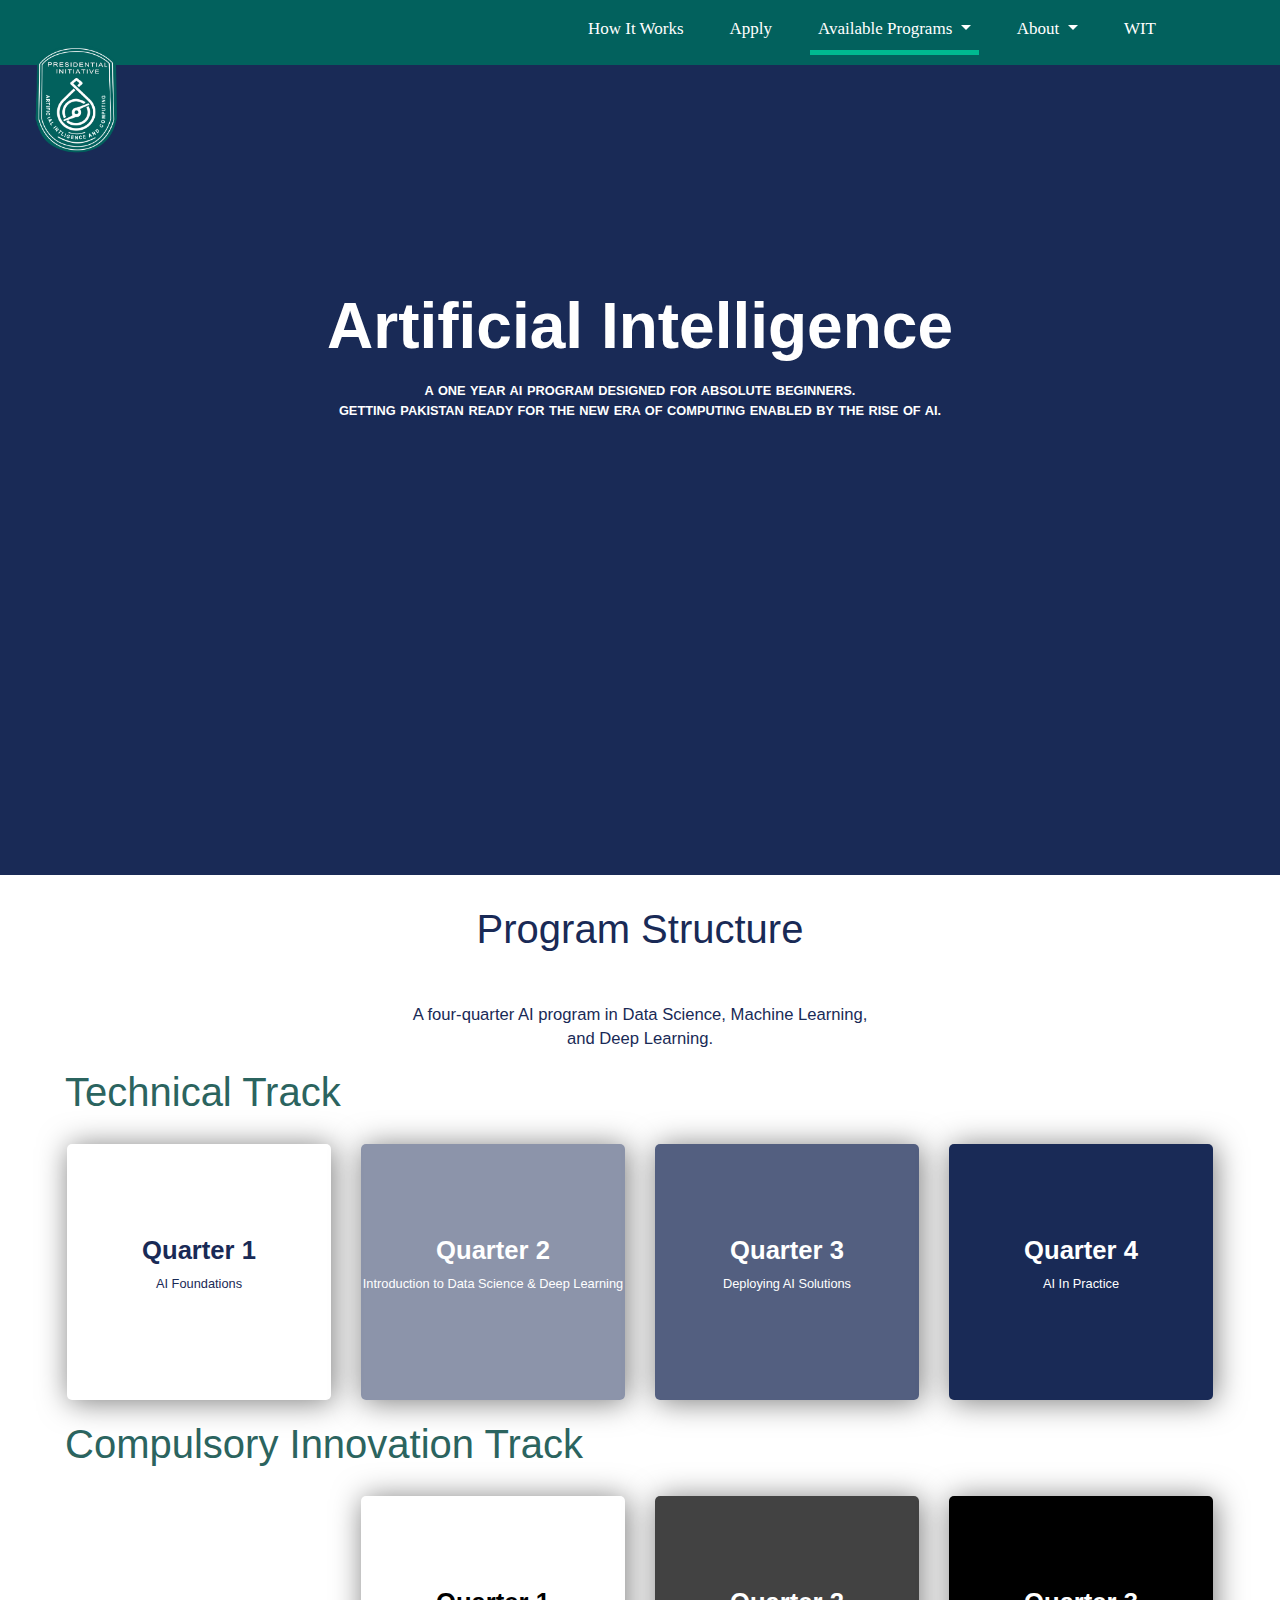
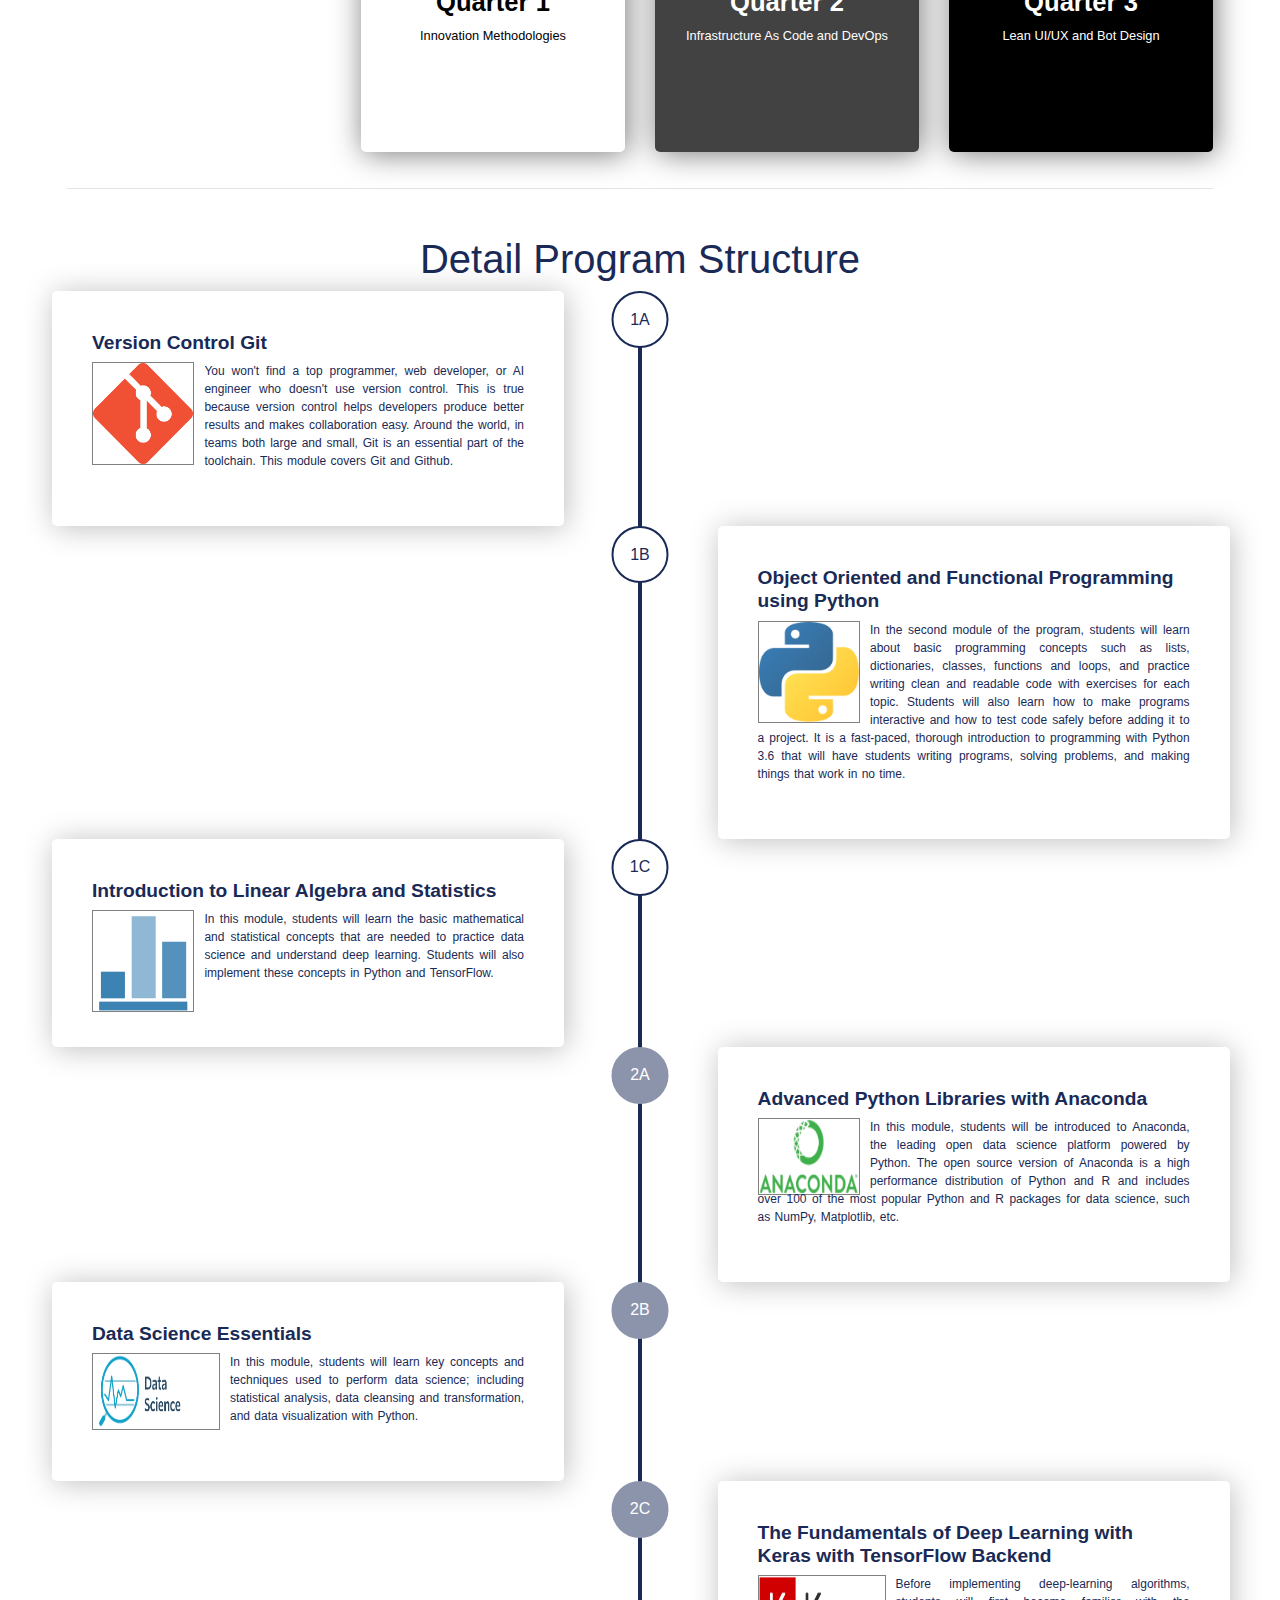
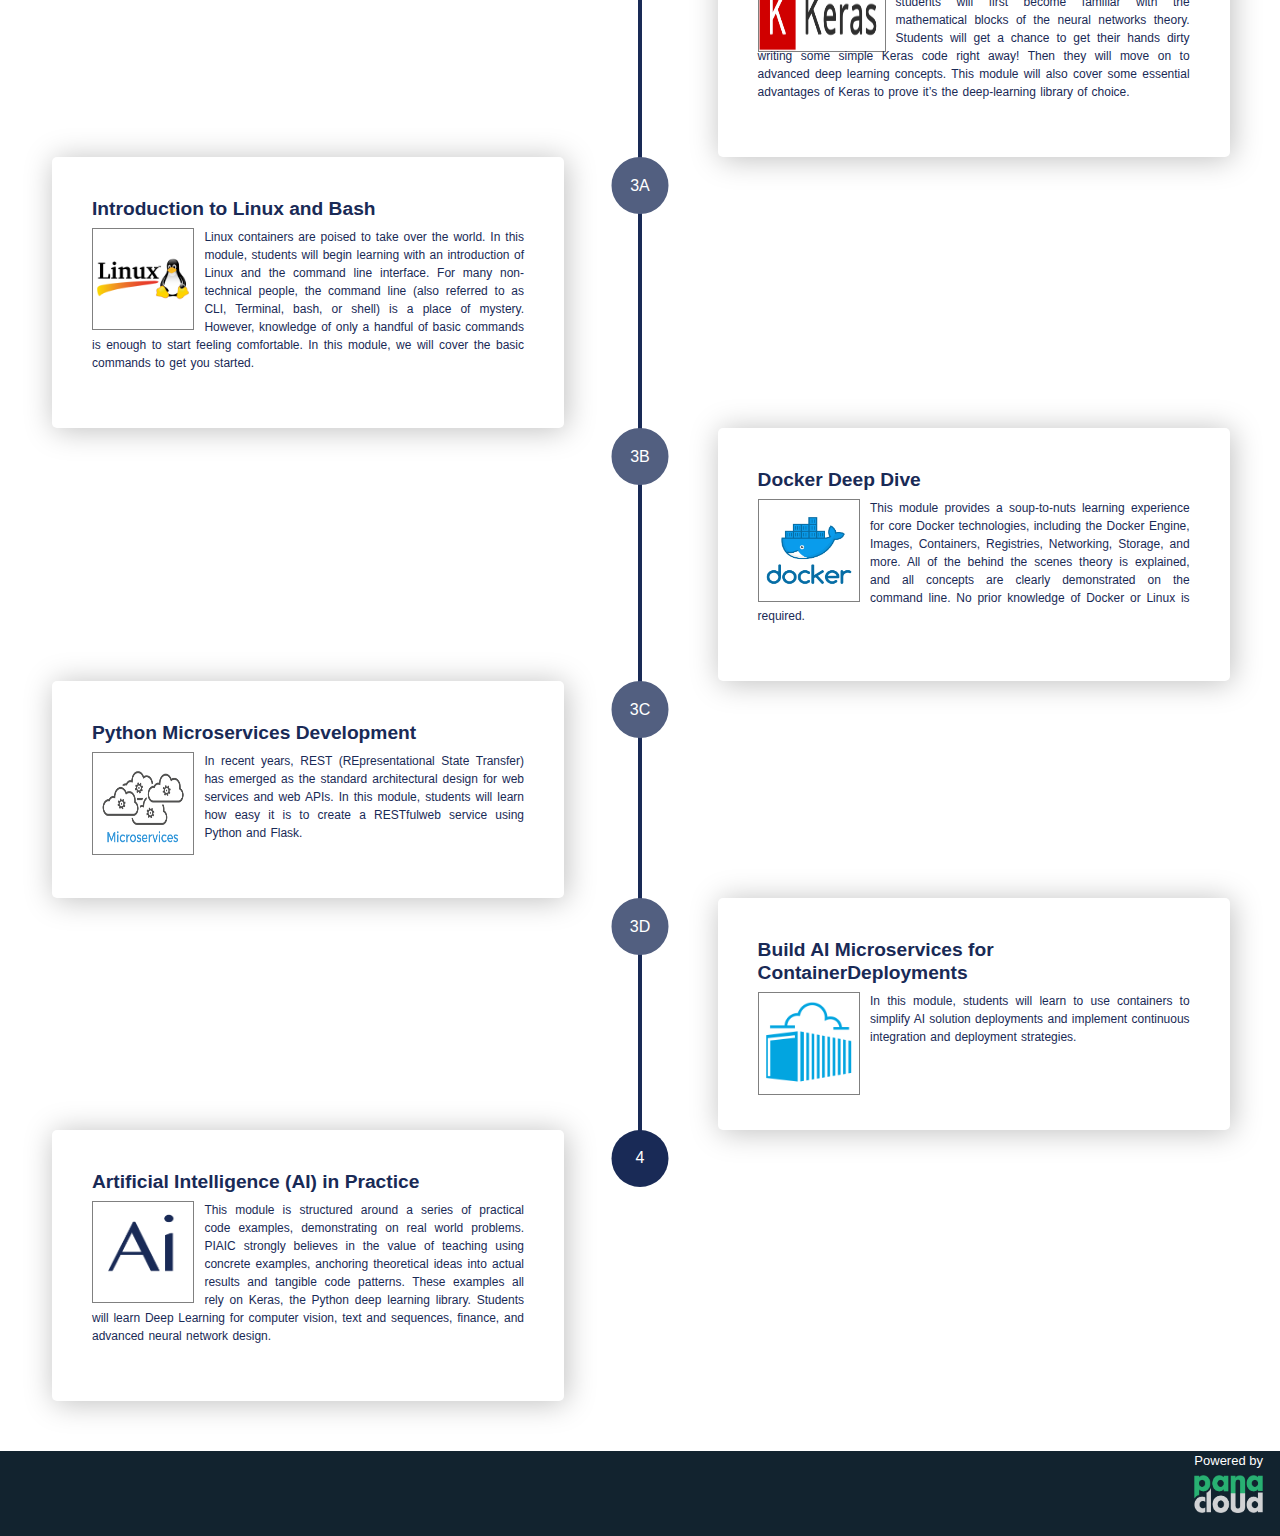
==== commit ad405044: "latest" ====
--- a/ai.html
+++ b/ai.html
@@ -8,10 +8,10 @@
         <script src="https://code.jquery.com/jquery-3.2.1.slim.min.js" integrity="sha384-KJ3o2DKtIkvYIK3UENzmM7KCkRr/rE9/Qpg6aAZGJwFDMVNA/GpGFF93hXpG5KkN" crossorigin="anonymous"></script>
         <script src="https://cdnjs.cloudflare.com/ajax/libs/popper.js/1.12.9/umd/popper.min.js" integrity="sha384-ApNbgh9B+Y1QKtv3Rn7W3mgPxhU9K/ScQsAP7hUibX39j7fakFPskvXusvfa0b4Q" crossorigin="anonymous"></script>
         <script src="https://maxcdn.bootstrapcdn.com/bootstrap/4.0.0/js/bootstrap.min.js" integrity="sha384-JZR6Spejh4U02d8jOt6vLEHfe/JQGiRRSQQxSfFWpi1MquVdAyjUar5+76PVCmYl" crossorigin="anonymous"></script> 
-        <link rel="stylesheet" href="css/ai.css">
-        <link rel="stylesheet" href="css/PIAIC Navbar.css">        
-        <link rel="stylesheet" href="css/PIAIC Footer.css">
-        <link rel="shortcut icon" href="Images & Videos/favicon.png">
+        <link rel="stylesheet" href="CSS Files/ai.css">
+        <link rel="stylesheet" href="CSS Files/PIAIC Navbar.css">        
+        <link rel="stylesheet" href="CSS Files/PIAIC Footer.css">
+        <link rel="shortcut icon" href="Images & Videos/Piaic Website Logo.png">
         <link rel="stylesheet" href="https://cdnjs.cloudflare.com/ajax/libs/font-awesome/4.7.0/css/font-awesome.min.css">
       <script src="https://ajax.googleapis.com/ajax/libs/jquery/3.4.1/jquery.min.js"></script>
    </head>
@@ -188,7 +188,7 @@
                   <div class="circle">1A</div>
                </div>
                <div class="box_container">
-                  <h4 class="heading" id="heading">Version Control Git</h4>
+                  <h4 class="heading">Version Control Git</h4>
                   <img src="Images & Videos/git_server.png" alt="git_server_img" class="git_server_img">
                   <p class="box_data">
                      You won't find a top programmer, web developer, or AI engineer who doesn't use version control. This is true because version control helps developers produce better results and makes collaboration easy. Around the world, in teams both large and small, Git is an essential part of the toolchain. This module covers Git and Github.
@@ -204,7 +204,7 @@
                   <div class="circle">1B</div>
                </div>
                <div class="box_container_right">
-                  <h4 class="heading" id="heading">Object Oriented and Functional Programming using Python</h4>
+                  <h4 class="heading">Object Oriented and Functional Programming using Python</h4>
                   <img src="Images & Videos/python_logo.png" alt="python_logo_img" class="python_logo_img">
                   <p class="box_data">
                      In the second module of the program, students will learn about basic programming concepts such as lists, dictionaries, classes, functions and loops, and practice writing clean and readable code with exercises for each topic. Students will also learn how to make programs interactive and how to test code safely before adding it to a project. It is a fast-paced, thorough introduction to programming with Python 3.6 that will have students writing programs, solving problems, and making things that work in no time.
@@ -220,7 +220,7 @@
                   <div class="circle">1C</div>
                </div>
                <div class="box_container">
-                  <h4 class="heading" id="heading">Introduction to Linear Algebra and Statistics</h4>
+                  <h4 class="heading">Introduction to Linear Algebra and Statistics</h4>
                   <img src="Images & Videos/linear_aljebra_logo.png" alt="graph_img" class="linear_aljebra_logo_img">
                   <p class="box_data">
                      In this module, students will learn the basic mathematical and statistical concepts that are needed to practice data science and understand deep learning. Students will also implement these concepts in Python and TensorFlow.
@@ -236,7 +236,7 @@
                   <div class="circle A2">2A</div>
                </div>
                <div class="box_container_right">
-                  <h4 class="heading" id="heading">Advanced Python Libraries with Anaconda</h4>
+                  <h4 class="heading">Advanced Python Libraries with Anaconda</h4>
                   <img src="Images & Videos/anaconda_logo.png" alt="anaconda_logo_img" class="anaconda_logo_img">
                   <p class="box_data">
                      In this module, students will be introduced to Anaconda, the leading open data science platform powered by Python. The open source version of Anaconda is a high performance distribution of Python and R and includes over 100 of the most popular Python and R packages for data science, such as NumPy, Matplotlib, etc.
@@ -252,7 +252,7 @@
                   <div class="circle B2">2B</div>
                </div>
                <div class="box_container">
-                  <h4 class="heading" id="heading">Data Science Essentials</h4>
+                  <h4 class="heading">Data Science Essentials</h4>
                   <img src="Images & Videos/data_science_logo.png" alt="data_science_logo_img" class="data_science_logo_img">
                   <p class="box_data">
                      In this module, students will learn key concepts and techniques used to perform data science; including statistical analysis, data cleansing and transformation, and data visualization with Python.
@@ -268,7 +268,7 @@
                   <div class="circle C2">2C</div>
                </div>
                <div class="box_container_right">
-                  <h4 class="heading" id="heading">The Fundamentals of Deep Learning with Keras with TensorFlow Backend</h4>
+                  <h4 class="heading">The Fundamentals of Deep Learning with Keras with TensorFlow Backend</h4>
                   <img src="Images & Videos/keras_logo.png" alt="keras_logo_img" class="keras_logo_img">
                   <p class="box_data">
                      Before implementing deep-learning algorithms, students will first become familiar with the mathematical blocks of the neural networks theory. Students will get a chance to get their hands dirty writing some simple Keras code right away! Then they will move on to advanced deep learning concepts. This module will also cover some essential advantages of Keras to prove it’s the deep-learning library of choice.
@@ -284,7 +284,7 @@
                   <div class="circle A3">3A</div>
                </div>
                <div class="box_container">
-                  <h4 class="heading" id="heading">Introduction to Linux and Bash</h4>
+                  <h4 class="heading">Introduction to Linux and Bash</h4>
                   <img src="Images & Videos/linux_logo.png" alt="linux_logo_img" class="git_server_img">
                   <p class="box_data">
                      Linux containers are poised to take over the world. In this module, students will begin learning with an introduction of Linux and the command line interface. For many non-technical people, the command line (also referred to as CLI, Terminal, bash, or shell) is a place of mystery. However, knowledge of only a handful of basic commands is enough to start feeling comfortable. In this module, we will cover the basic commands to get you started.
@@ -300,7 +300,7 @@
                   <div class="circle B3">3B</div>
                </div>
                <div class="box_container_right">
-                  <h4 class="heading" id="heading">Docker Deep Dive</h4>
+                  <h4 class="heading">Docker Deep Dive</h4>
                   <img src="Images & Videos/docker_logo.png" alt="docker_logo_img" class="docker_logo_img">
                   <p class="box_data">
                      This module provides a soup-to-nuts learning experience for core Docker technologies, including the Docker Engine, Images, Containers, Registries, Networking, Storage, and more. All of the behind the scenes theory is explained, and all concepts are clearly demonstrated on the command line. No prior knowledge of Docker or Linux is required.
@@ -316,7 +316,7 @@
                   <div class="circle C3">3C</div>
                </div>
                <div class="box_container">
-                  <h4 class="heading" id="heading">Python Microservices Development</h4>
+                  <h4 class="heading">Python Microservices Development</h4>
                   <img src="Images & Videos/microservices_logo.png" alt="microservices_logo_img" class="git_server_img">
                   <p class="box_data">
                      In recent years, REST (REpresentational State Transfer) has emerged as the standard architectural design for web services and web APIs. In this module, students will learn how easy it is to create a RESTfulweb service using Python and Flask.
@@ -332,7 +332,7 @@
                   <div class="circle D3">3D</div>
                </div>
                <div class="box_container_right">
-                  <h4 class="heading" id="heading">Build AI Microservices for ContainerDeployments</h4>
+                  <h4 class="heading">Build AI Microservices for ContainerDeployments</h4>
                   <img src="Images & Videos/container_logo.png" alt="container_logo_img" class="git_server_img">
                   <p class="box_data">
                      In this module, students will learn to use containers to simplify AI solution deployments and implement continuous integration and deployment strategies.
@@ -348,7 +348,7 @@
                   <div class="circle last4">4</div>
                </div>
                <div class="box_container">
-                  <h4 class="heading" id="heading">Artificial Intelligence (AI) in Practice</h4>
+                  <h4 class="heading">Artificial Intelligence (AI) in Practice</h4>
                   <img src="Images & Videos/ai_logo.png" alt="ai_logo_img" class="ai_logo_img">
                   <p class="box_data">
                      This module is structured around a series of practical code examples, demonstrating on real world problems. PIAIC strongly believes in the value of teaching using concrete examples, anchoring theoretical ideas into actual results and tangible code patterns. These examples all rely on Keras, the Python deep learning library. Students will learn Deep Learning for computer vision, text and sequences, finance, and advanced neural network design.
--- a/CSS Files/ai.css
+++ b/CSS Files/ai.css
@@ -0,0 +1,954 @@
+.top_ai_div {
+	background-color: #192a56;
+	height: 90vh;
+	color: white;
+}
+
+.artificial_intelligence {
+	text-align: center;
+	font-size: 5vw;
+	font-weight: 700;
+	font-style: normal;
+	font-stretch: normal;
+	line-height: 1.3;
+	letter-spacing: normal;
+	margin-top: 220px;
+}
+
+.top_ai_para {
+	white-space: pre-line;
+	font-size: 1vw;
+	width: 70vw;
+	margin-left: auto;
+	margin-right: auto;
+	font-weight: 600;
+	word-spacing: 1px;
+	letter-spacing: normal;
+	text-align: center;
+	line-height: 10px;
+}
+
+.program_structure {
+	font-size: 2.5rem;
+	color: #192a56;
+	text-align: center;
+	font-family: inherit;
+	font-weight: 400;
+	text-transform: capitalize;
+	margin-top: 30px;
+}
+
+.program_structure_para {
+	font-size: 1.3vw;
+	font-weight: 500;
+	text-align: center;
+	color: #192a56;
+	margin-top: 50px;
+}
+
+.technical_track {
+	margin-left: 50px;
+	font-weight: bold 600;
+	text-transform: capitalize;
+	color: rgb(43, 100, 95);
+}
+
+.q1_rectangle {
+	background-color: #fff;
+	color: #192a56;
+	width: 100%;
+	font-size: 1vw;
+	height: 20vw;
+	text-align: center;
+	display: inline-flex;
+	justify-content: center;
+	align-items: center;
+	border-radius: 5px;
+	box-shadow: 2px 2px 30px 0 rgba(0, 0, 0, .521);
+}
+
+.q1_heading {
+	font-size: 2vw;
+	font-weight: 600;
+	font-style: normal;
+	text-align: center;
+}
+
+.q1_para {
+	font-size: 1vw;
+	font-weight: 450;
+}
+
+.q2_rectangle {
+	background-color: rgba(25, 42, 86, .5);
+	color: white;
+	width: 100%;
+	font-size: 1vw;
+	height: 20vw;
+	text-align: center;
+	display: inline-flex;
+	justify-content: center;
+	align-items: center;
+	border-radius: 5px;
+	box-shadow: 2px 2px 30px 0 rgba(0, 0, 0, .521);
+}
+
+.q2_heading {
+	font-size: 2vw;
+	font-weight: 600;
+	font-style: normal;
+	text-align: center;
+}
+
+.q2_para {
+	font-size: 1vw;
+	font-weight: 450;
+}
+
+.q3_rectangle {
+	background-color: rgba(25, 42, 86, .75);
+	color: white;
+	width: 100%;
+	font-size: 1vw;
+	height: 20vw;
+	text-align: center;
+	display: inline-flex;
+	justify-content: center;
+	align-items: center;
+	border-radius: 5px;
+	box-shadow: 2px 2px 30px 0 rgba(0, 0, 0, .521);
+}
+
+.q3_heading {
+	font-size: 2vw;
+	font-weight: 600;
+	font-style: normal;
+	text-align: center;
+}
+
+.q3_para {
+	font-size: 1vw;
+	font-weight: 450;
+}
+
+.q4_rectangle {
+	background-color: #192a56;
+	color: white;
+	width: 100%;
+	font-size: 1vw;
+	height: 20vw;
+	text-align: center;
+	display: inline-flex;
+	justify-content: center;
+	align-items: center;
+	border-radius: 5px;
+	box-shadow: 2px 2px 30px 0 rgba(0, 0, 0, .521);
+}
+
+.q4_heading {
+	font-size: 2vw;
+	font-weight: 600;
+	font-style: normal;
+	text-align: center;
+}
+
+.q4_para {
+	font-size: 1vw;
+	font-weight: 450;
+}
+
+.compulsory_innovation_track {
+	margin-left: 50px;
+	font-weight: bold 600;
+	text-transform: capitalize;
+	color: rgb(43, 100, 95);
+}
+
+.gif {
+	display: block;
+	margin: 70px auto auto auto;
+	align-items: center;
+	justify-content: center;
+	cursor: pointer;
+	width: 45%;
+	height: auto;
+}
+
+.q1_innovation_rectangle {
+	background-color: white;
+	color: black;
+	width: 100%;
+	font-size: 1vw;
+	height: 20vw;
+	text-align: center;
+	display: inline-flex;
+	justify-content: center;
+	align-items: center;
+	border-radius: 5px;
+	box-shadow: 2px 2px 30px 0 rgba(0, 0, 0, .521);
+}
+
+.q1_innovation_heading {
+	font-size: 2vw;
+	font-weight: 600;
+	font-style: normal;
+	text-align: center;
+}
+
+.q1_innovation_para {
+	font-size: 1vw;
+	font-weight: 450;
+}
+
+.q2_infrastructure_rectangle {
+	background-color: rgba(0, 0, 0, .74);
+	color: white;
+	width: 100%;
+	font-size: 1vw;
+	height: 20vw;
+	text-align: center;
+	display: inline-flex;
+	justify-content: center;
+	align-items: center;
+	border-radius: 5px;
+	box-shadow: 2px 2px 30px 0 rgba(0, 0, 0, .521);
+}
+
+.q2_infrastructure_heading {
+	font-size: 2vw;
+	font-weight: 600;
+	font-style: normal;
+	text-align: center;
+}
+
+.q2_infrastructure_para {
+	font-size: 1vw;
+	font-weight: 450;
+}
+
+.q3_lean_rectangle {
+	background-color: black;
+	color: white;
+	width: 100%;
+	font-size: 1vw;
+	height: 20vw;
+	text-align: center;
+	display: inline-flex;
+	justify-content: center;
+	align-items: center;
+	border-radius: 5px;
+	box-shadow: 2px 2px 30px 0 rgba(0, 0, 0, .521);
+}
+
+.q3_lean_heading {
+	font-size: 2vw;
+	font-weight: 600;
+	font-style: normal;
+	text-align: center;
+}
+
+.q3_lean_para {
+	font-size: 1vw;
+	font-weight: 450;
+}
+
+.innovation_leadership {
+	background: none !important;
+}
+
+.innovation_leadership:hover {
+	background: none !important;
+	text-decoration: none !important;
+}
+
+hr {
+	border: 0;
+	border-top: 1px solid rgba(0, 0, 0, .1);
+}
+
+.detail_program_structure {
+	font-size: 2.5rem;
+	color: #192a56;
+	text-align: center;
+	font-family: inherit;
+	font-weight: 400;
+	text-transform: capitalize;
+	margin-top: 30px;
+}
+
+.pack-left {
+	justify-content: flex-start;
+}
+
+.ai_circle_line {
+	top: 13vw;
+	height: 2661px;
+	background: #192a56;
+	display: block;
+	position: absolute;
+	left: 50%;
+	-webkit-transform: translateX(-50%);
+	transform: translateX(-50%);
+	width: 4px;
+	margin-top: -5%;
+}
+
+.verticle_circle {
+	justify-content: center;
+	align-items: center;
+	position: absolute;
+	display: inline-block;
+	left: 50%;
+	transform: translateX(-50%);
+}
+
+.verticle_circle_right {
+	justify-content: center;
+	align-items: center;
+	position: absolute;
+	display: inline-block;
+	left: 50%;
+	transform: translateX(-50%);
+}
+
+.circle {
+	width: 57px;
+	height: 57px;
+	border: 2px solid #192a56;
+	background: #fff;
+	color: #192a56;
+	display: flex;
+	justify-content: center;
+	align-items: center;
+	border-radius: 50%;
+	text-align: center;
+	z-index: 11111;
+}
+
+.box_container {
+	display: inline-block;
+	padding: 40px;
+	border-radius: 5px;
+	box-shadow: 2px 2px 30px 0 rgba(0, 0, 0, .26);
+	background-color: #fff;
+	cursor: pointer;
+	width: 30vw;
+}
+
+.heading {
+	color: #192a56;
+	font-size: 1.2vw;
+	font-weight: 700;
+}
+
+.git_server_img {
+	width: 8vw;
+	height: 8vw;
+	margin: 0 10px -5px 0;
+	float: left;
+	border: 1px solid grey;
+}
+
+.python_logo_img {
+	width: 8vw;
+	height: 8vw;
+	margin: 0 10px -5px 0;
+	float: left;
+	border: 1px solid grey;
+}
+
+.linear_aljebra_logo_img {
+	width: 8vw;
+	height: 8vw;
+	margin: 0 10px -5px 0;
+	float: left;
+	border: 1px solid grey;
+}
+
+.anaconda_logo_img {
+	width: 8vw;
+	height: 6vw;
+	margin: 0 10px -5px 0;
+	float: left;
+	border: 1px solid grey;
+}
+
+.A2,
+.B2,
+.C2 {
+	background-color: #8b94aa;
+	border-color: #8b94aa;
+	color: #fff;
+}
+
+.A3,
+.B3,
+.C3,
+.D3 {
+	background-color: #525f80;
+	border-color: #525f80;
+	color: #fff;
+}
+
+.last4 {
+	background-color: #192a56;
+	border: #192a56;
+	color: #fff;
+}
+
+.data_science_logo_img {
+	width: 10vw;
+	height: 6vw;
+	margin: 0 10px -5px 0;
+	float: left;
+	border: 1px solid grey;
+}
+
+.keras_logo_img {
+	width: 10vw;
+	height: 6vw;
+	margin: 0 10px -5px 0;
+	float: left;
+	border: 1px solid grey;
+}
+
+.docker_logo_img {
+	width: 8vw;
+	height: 8vw;
+	margin: 0 10px -5px 0;
+	padding-top: 10px;
+	padding-bottom: 10px;
+	float: left;
+	border: 1px solid grey;
+}
+
+.ai_logo_img {
+	width: 8vw;
+	height: 8vw;
+	padding-left: 15px;
+	padding-right: 15px;
+	margin: 0 10px -5px 0;
+	float: left;
+	border: 1px solid grey;
+}
+
+.box_data {
+	font-size: 12px;
+	font-weight: 400;
+	font-style: normal;
+	font-stretch: normal;
+	line-height: 1.5;
+	letter-spacing: normal;
+	text-align: justify;
+	word-spacing: 1px;
+	color: #192a56;
+}
+
+.box_container_right {
+	display: inline-block;
+	position: relative;
+	left: 62vw;
+	padding: 40px;
+	border-radius: 5px;
+	box-shadow: 2px 2px 30px 0 rgba(0, 0, 0, .26);
+	background-color: #fff;
+	cursor: pointer;
+	width: 30vw;
+}
+
+@media screen and (max-width: 320px) {
+	.top_ai_div {
+		height: 30vh !important;
+	}
+	.top_ai_para {
+		line-height: 1.4em !important;
+		margin-top: -15px !important;
+	}
+	.top_ai_para_second_line {
+		position: relative !important;
+		top: -15px !important;
+		font-size: 2.6vw !important;
+	}
+}
+
+@media screen and (max-width: 375px) {
+	.top_ai_div {
+		height: 35vh !important;
+	}
+	.top_ai_para {
+		margin-top: -17px !important;
+	}
+}
+
+@media screen and (max-width: 425px) {
+	.top_ai_div {
+		height: 40vh !important;
+	}
+	.top_ai_para {
+		line-height: 1.4em !important;
+	}
+	.top_ai_para_second_line {
+		position: relative !important;
+		top: -15px !important;
+		font-size: 2.6vw !important;
+	}
+}
+
+@media screen and (max-width: 575px) {
+	.q1_rectangle {
+		height: 60vw !important;
+	}
+	.q1_heading {
+		font-size: 6vw !important;
+	}
+	.q1_para {
+		font-size: 3.5vw !important;
+	}
+	.q2_rectangle {
+		height: 60vw !important;
+	}
+	.q2_heading {
+		font-size: 6vw !important;
+	}
+	.q2_para {
+		font-size: 3.5vw !important;
+	}
+	.q3_rectangle {
+		height: 60vw !important;
+	}
+	.q3_heading {
+		font-size: 6vw !important;
+	}
+	.q3_para {
+		font-size: 3.5vw !important;
+	}
+	.q4_rectangle {
+		height: 60vw !important;
+	}
+	.q4_heading {
+		font-size: 6vw !important;
+	}
+	.q4_para {
+		font-size: 3.5vw !important;
+	}
+	.q1_innovation_rectangle {
+		height: 60vw !important;
+	}
+	.q1_innovation_heading {
+		font-size: 6vw !important;
+	}
+	.q1_innovation_para {
+		font-size: 3.5vw !important;
+	}
+	.q2_infrastructure_rectangle {
+		height: 60vw !important;
+	}
+	.q2_infrastructure_heading {
+		font-size: 6vw !important;
+	}
+	.q2_infrastructure_para {
+		font-size: 3.5vw !important;
+	}
+	.q3_lean_rectangle {
+		height: 60vw !important;
+	}
+	.q3_lean_heading {
+		font-size: 6vw !important;
+	}
+	.q3_lean_para {
+		font-size: 3.5vw !important;
+	}
+}
+
+@media screen and (max-width: 767px) {
+	.top_ai_div {
+		height: 50vh;
+	}
+	.artificial_intelligence {
+		font-size: 6vw;
+		font-weight: 700;
+		font-style: normal;
+		font-stretch: normal;
+		line-height: 1.3;
+		letter-spacing: normal;
+		margin-top: 50px;
+	}
+	.top_ai_para {
+		white-space: pre-line;
+		font-size: 3.0vw;
+		width: 70vw;
+		margin-left: auto;
+		margin-right: auto;
+		font-weight: 600;
+		word-spacing: 1px;
+		letter-spacing: normal;
+		text-align: center;
+		line-height: 1.3em;
+		margin-top: -26px;
+	}
+	.top_ai_para_second_line {
+		position: relative;
+		top: -25px;
+		font-size: 2.6vw;
+	}
+	.program_structure_para {
+		font-size: 3.0vw;
+		font-weight: 500;
+		text-align: center;
+		color: #192a56;
+		margin-top: 50px;
+	}
+	.q1_rectangle {
+		height: 35vw;
+	}
+	.q1_heading {
+		font-size: 4vw;
+	}
+	.q1_para {
+		font-size: 2vw;
+	}
+	.q2_rectangle {
+		height: 35vw;
+	}
+	.q2_heading {
+		font-size: 4vw;
+	}
+	.q2_para {
+		font-size: 2vw;
+	}
+	.q3_rectangle {
+		height: 35vw;
+	}
+	.q3_heading {
+		font-size: 4vw;
+	}
+	.q3_para {
+		font-size: 2vw;
+	}
+	.q4_rectangle {
+		height: 35vw;
+	}
+	.q4_heading {
+		font-size: 4vw;
+	}
+	.q4_para {
+		font-size: 2vw;
+	}
+	.q1_innovation_rectangle {
+		height: 35vw;
+	}
+	.q1_innovation_heading {
+		font-size: 4vw;
+	}
+	.q1_innovation_para {
+		font-size: 2vw;
+	}
+	.q2_infrastructure_rectangle {
+		height: 35vw;
+	}
+	.q2_infrastructure_heading {
+		font-size: 4vw;
+	}
+	.q2_infrastructure_para {
+		font-size: 2vw;
+	}
+	.q3_lean_rectangle {
+		height: 35vw;
+	}
+	.q3_lean_heading {
+		font-size: 4vw;
+	}
+	.q3_lean_para {
+		font-size: 2vw;
+	}
+}
+
+@media screen and (max-width: 768px) {
+	.heading {
+		font-size: 2.5vw !important;
+	}
+}
+
+@media screen and (max-width: 1285px) {
+	.box_container {
+		width: 40vw;
+	}
+	.box_container_right {
+		width: 40vw;
+		left: 52vw;
+	}
+	.heading {
+		font-size: 1.5vw;
+	}
+}
+
+@media screen and (max-width: 1000px) {
+	.ai_circle_line {
+		display: none;
+	}
+	.verticle_circle {
+		justify-content: center;
+		align-items: center;
+		position: absolute;
+		display: inline-block;
+		margin-top: 5%;
+		left: 25%;
+		transform: translateX(-50%);
+	}
+	.box_container {
+		margin-top: 35%;
+	}
+	.box_container_right {
+		margin-top: 31%;
+	}
+	.verticle_circle_right {
+		justify-content: center;
+		align-items: center;
+		position: absolute;
+		display: inline-block;
+		margin-top: 3%;
+		left: 79%;
+		transform: translateX(-50%);
+	}
+	.circle {
+		width: 67px;
+		height: 67px;
+		border: 2px solid #192a56;
+		background: #fff;
+		color: #192a56;
+		display: flex;
+		justify-content: center;
+		align-items: center;
+		border-radius: 50%;
+		text-align: center;
+		z-index: 11111;
+	}
+}
+
+@media screen and (min-width: 280px) and (max-width: 319px) {
+	.detail_containers {
+		padding-left: 10px !important;
+		padding-right: 10px !important;
+	}
+}
+
+@media screen and (min-width: 320px) and (max-width: 374px) {
+	.detail_containers {
+		padding-left: 20px !important;
+		padding-right: 20px !important;
+	}
+}
+
+@media screen and (max-width: 768px) {
+	.box_container_right {
+		position: relative;
+		left: 1px;
+		width: 100%;
+		display: block;
+		margin-top: 130px;
+	}
+	.box_container {
+		width: 100%;
+		display: block;
+		margin-top: 130px;
+	}
+	.verticle_circle {
+		justify-content: center;
+		align-items: center;
+		position: absolute;
+		display: inline-block;
+		margin-top: 5%;
+		left: 50%;
+		transform: translateX(-50%);
+	}
+	.verticle_circle_right {
+		justify-content: center;
+		align-items: center;
+		position: absolute;
+		display: inline-block;
+		left: 50%;
+		transform: translateX(-50%);
+	}
+	.python_logo_img {
+		width: 90px;
+		height: 90px;
+	}
+	.git_server_img {
+		width: 90px;
+		height: 90px;
+	}
+	.docker_logo_img {
+		width: 90px;
+		height: 90px;
+	}
+	.linear_aljebra_logo_img {
+		width: 90px;
+		height: 90px;
+	}
+	.anaconda_logo_img {
+		width: 90px;
+		height: 70px;
+	}
+	.data_science_logo_img {
+		width: 160px;
+		height: 60px;
+	}
+	.keras_logo_img {
+		width: 170px;
+		height: 70px;
+	}
+	.ai_logo_img {
+		width: 90px;
+		height: 90px;
+	}
+}
+
+@media screen and (min-width: 769px) and (max-width: 856px) {
+	.box_container_right {
+		left: 49vw;
+		width: 40vw;
+	}
+	.verticle_circle {
+		justify-content: center;
+		align-items: center;
+		position: absolute;
+		display: inline-block;
+		margin-top: 5%;
+		left: 27%;
+		transform: translateX(-50%);
+	}
+	.verticle_circle_right {
+		justify-content: center;
+		align-items: center;
+		position: absolute;
+		display: inline-block;
+		left: 77%;
+		transform: translateX(-50%);
+	}
+}
+
+@media screen and (min-width: 1001px) and (max-width: 1005px) {
+	.ai_circle_line {
+		height: 2615px;
+	}
+}
+
+@media screen and (min-width: 1006px) and (max-width: 1069px) {
+	.ai_circle_line {
+		height: 2622px;
+	}
+}
+
+@media screen and (min-width: 1070px) and (max-width: 1091px) {
+	.ai_circle_line {
+		height: 2572px;
+	}
+}
+
+@media screen and (min-width: 1092px) and (max-width: 1133px) {
+	.ai_circle_line {
+		height: 2552px;
+	}
+}
+
+@media screen and (min-width: 1134px) and (max-width: 1135px) {
+	.ai_circle_line {
+		height: 2503px;
+	}
+}
+
+@media screen and (min-width: 1136px) and (max-width: 1145px) {
+	.ai_circle_line {
+		height: 2483px;
+	}
+}
+
+@media screen and (min-width: 1146px) and (max-width: 1159px) {
+	.ai_circle_line {
+		height: 2452px;
+	}
+}
+
+@media screen and (min-width: 1160px) and (max-width: 1191px) {
+	.ai_circle_line {
+		height: 2477px;
+	}
+}
+
+@media screen and (min-width: 1188px) and (max-width: 1195px) {
+	.ai_circle_line {
+		height: 2498px;
+	}
+}
+
+@media screen and (min-width: 1196px) and (max-width: 1238px) {
+	.ai_circle_line {
+		height: 2458px;
+	}
+}
+
+@media screen and (min-width: 1239px) and (max-width: 1240px) {
+	.ai_circle_line {
+		height: 2440px;
+	}
+}
+
+@media screen and (min-width: 1241px) and (max-width: 1285px) {
+	.ai_circle_line {
+		height: 2430px;
+	}
+}
+
+@media screen and (min-width: 1286px) and (max-width: 1341px) {
+	.ai_circle_line {
+		height: 2841px;
+	}
+}
+
+@media screen and (min-width: 1342px) and (max-width: 1412px) {
+	.ai_circle_line {
+		height: 2778px;
+	}
+}
+
+@media screen and (min-width: 1413px) and (max-width: 1434px) {
+	.ai_circle_line {
+		height: 2807px;
+	}
+}
+
+@media screen and (min-width: 1435px) and (max-width: 1464px) {
+	.ai_circle_line {
+		height: 2755px;
+	}
+}
+
+@media screen and (min-width: 1465px) and (max-width: 1489px) {
+	.ai_circle_line {
+		height: 2705px;
+	}
+}
+
+@media screen and (min-width: 1490px) and (max-width: 1526px) {
+	.ai_circle_line {
+		height: 2692px;
+	}
+}
+
+@media screen and (min-width: 1527px) and (max-width: 1543px) {
+	.ai_circle_line {
+		height: 2694px;
+	}
+}
+
+@media screen and (min-width: 1544px) and (max-width: 1577px) {
+	.ai_circle_line {
+		height: 2690px;
+	}
+}
+
+@media screen and (min-width: 1579px) and (max-width: 1587px) {
+	.ai_circle_line {
+		height: 2670px;
+	}
+}--- a/CSS Files/PIAIC Navbar.css
+++ b/CSS Files/PIAIC Navbar.css
@@ -0,0 +1,61 @@
+a {
+	color: white !important;
+}
+
+a:hover {
+	color: #00AEAE !important;
+	background-color: #02615d !important;
+}
+
+nav {
+	background-color: #02615d;
+	padding-bottom: 10px !important;
+	font-family: calibri;
+	font-size: 17px;
+}
+
+.Piaic_Logo {
+	position: absolute;
+	margin-top: -20px;
+	z-index: 2147483647;
+}
+
+#navbar_collapse_icon {
+	color: white !important;
+	border-bottom: solid 1px white;
+	border-top: solid 1px white;
+}
+
+.ai,
+.cnc,
+.bcc,
+.the_president {
+	border-bottom: 1px solid rgb(34, 221, 221);
+	padding-bottom: 7px;
+	padding-top: 7px;
+}
+
+i {
+	color: white;
+}
+
+@media screen and (max-width: 767px) and (orientation: landscape),
+(orientation: portrait) {
+	.how_it_works {
+		margin-top: 145px !important;
+		border-bottom: 1px solid rgb(34, 221, 221);
+	}
+	.apply,
+	.available_programs,
+	.about {
+		border-bottom: 1px solid rgb(34, 221, 221);
+		padding-bottom: 15px;
+		padding-top: 15px;
+	}
+	.ai,
+	.cnc,
+	.bcc,
+	.the_president {
+		border: none;
+	}
+}--- a/CSS Files/PIAIC Footer.css
+++ b/CSS Files/PIAIC Footer.css
@@ -0,0 +1,15 @@
+.powered_by {
+	text-align: right;
+	color: white;
+	font-size: 13px;
+	font-weight: 500;
+	margin-right: 2px;
+}
+
+.bottom_pana_cloud_logo {
+	position: relative;
+	top: -16px;
+	left: 5px;
+	margin-left: auto;
+	display: block;
+}